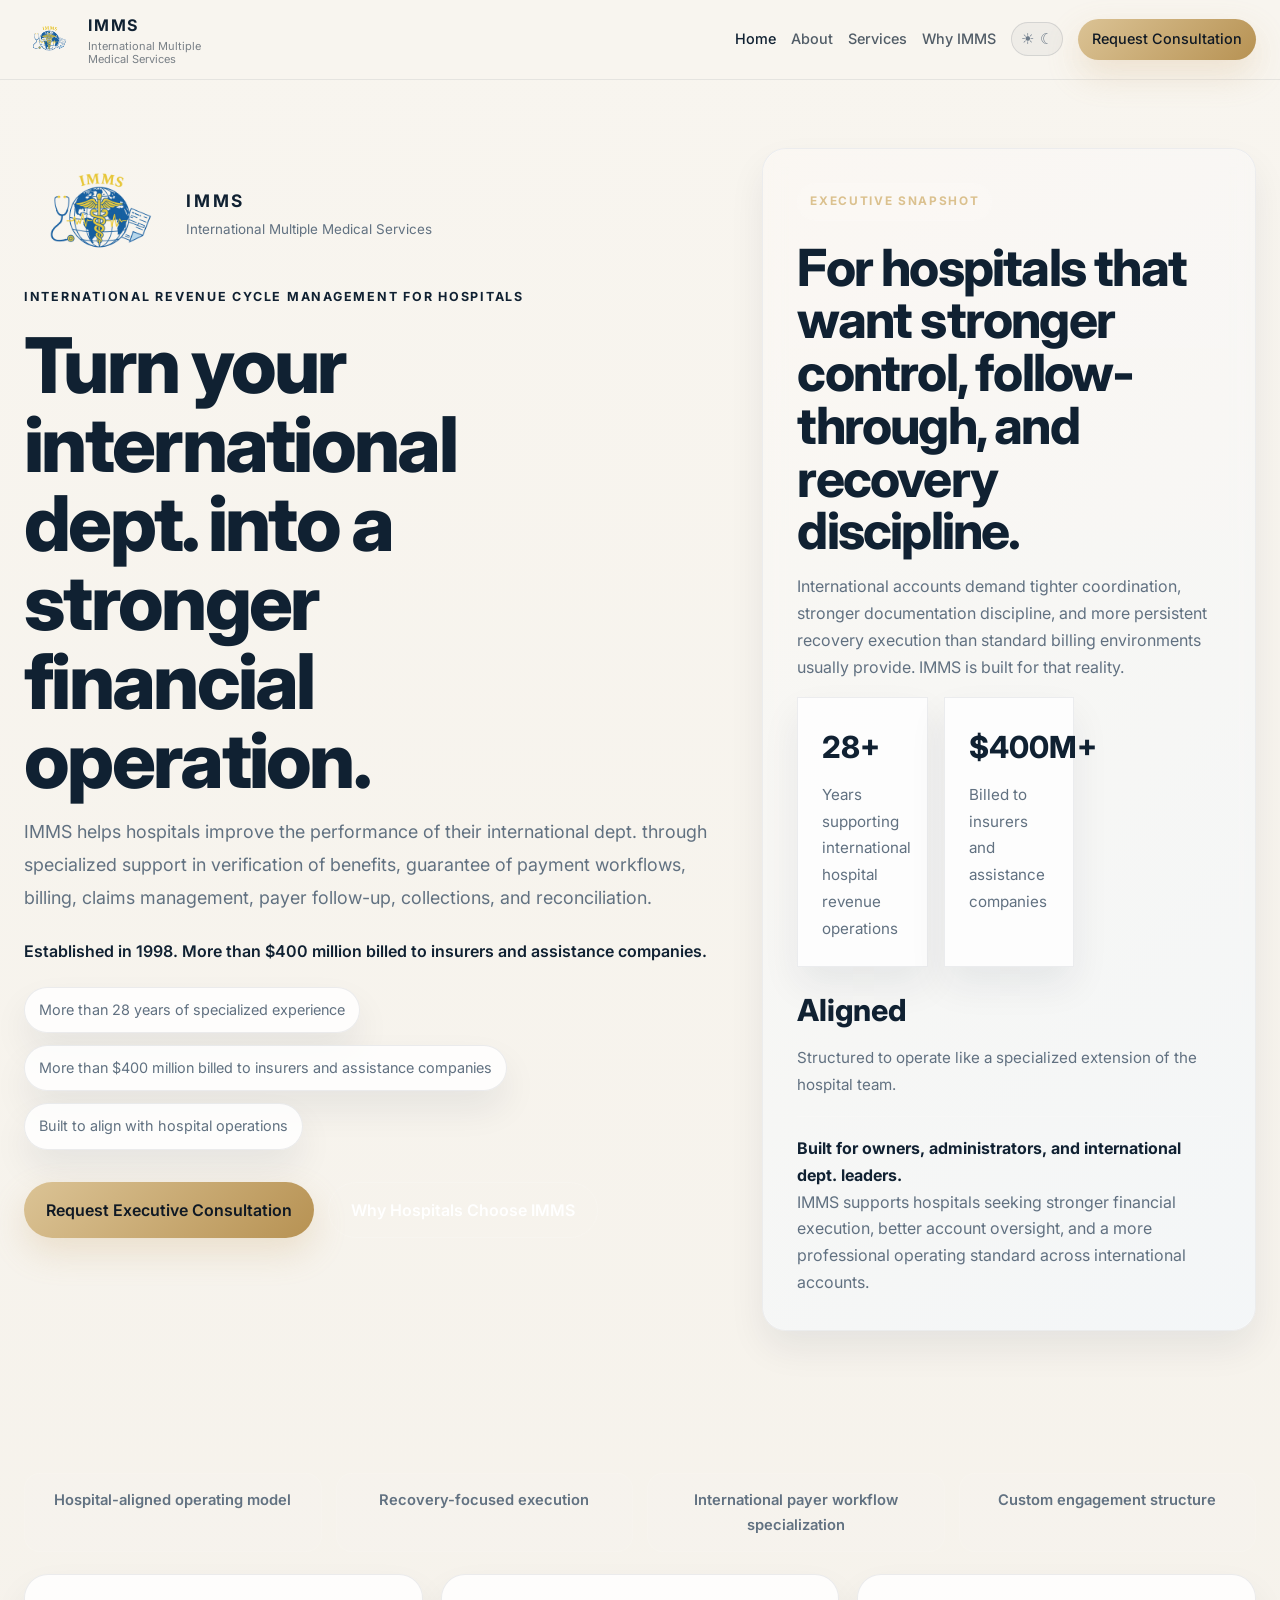
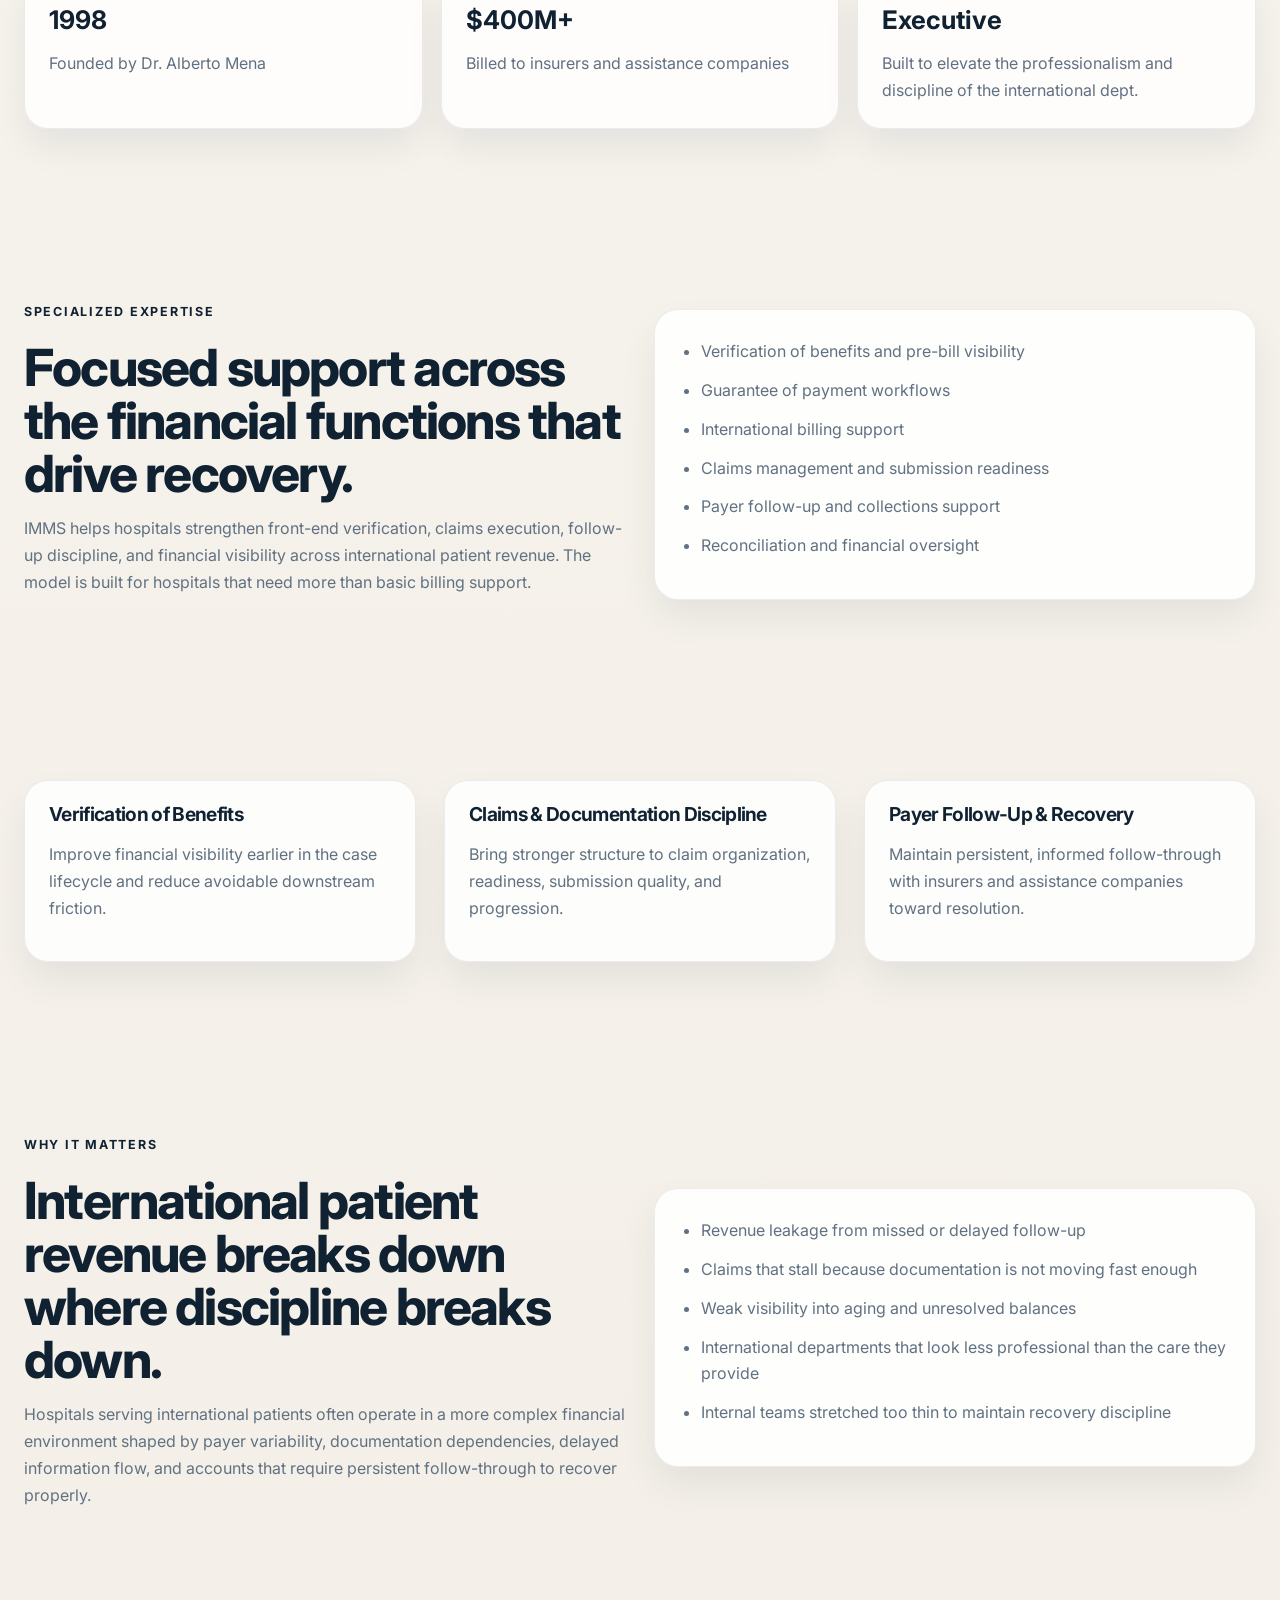
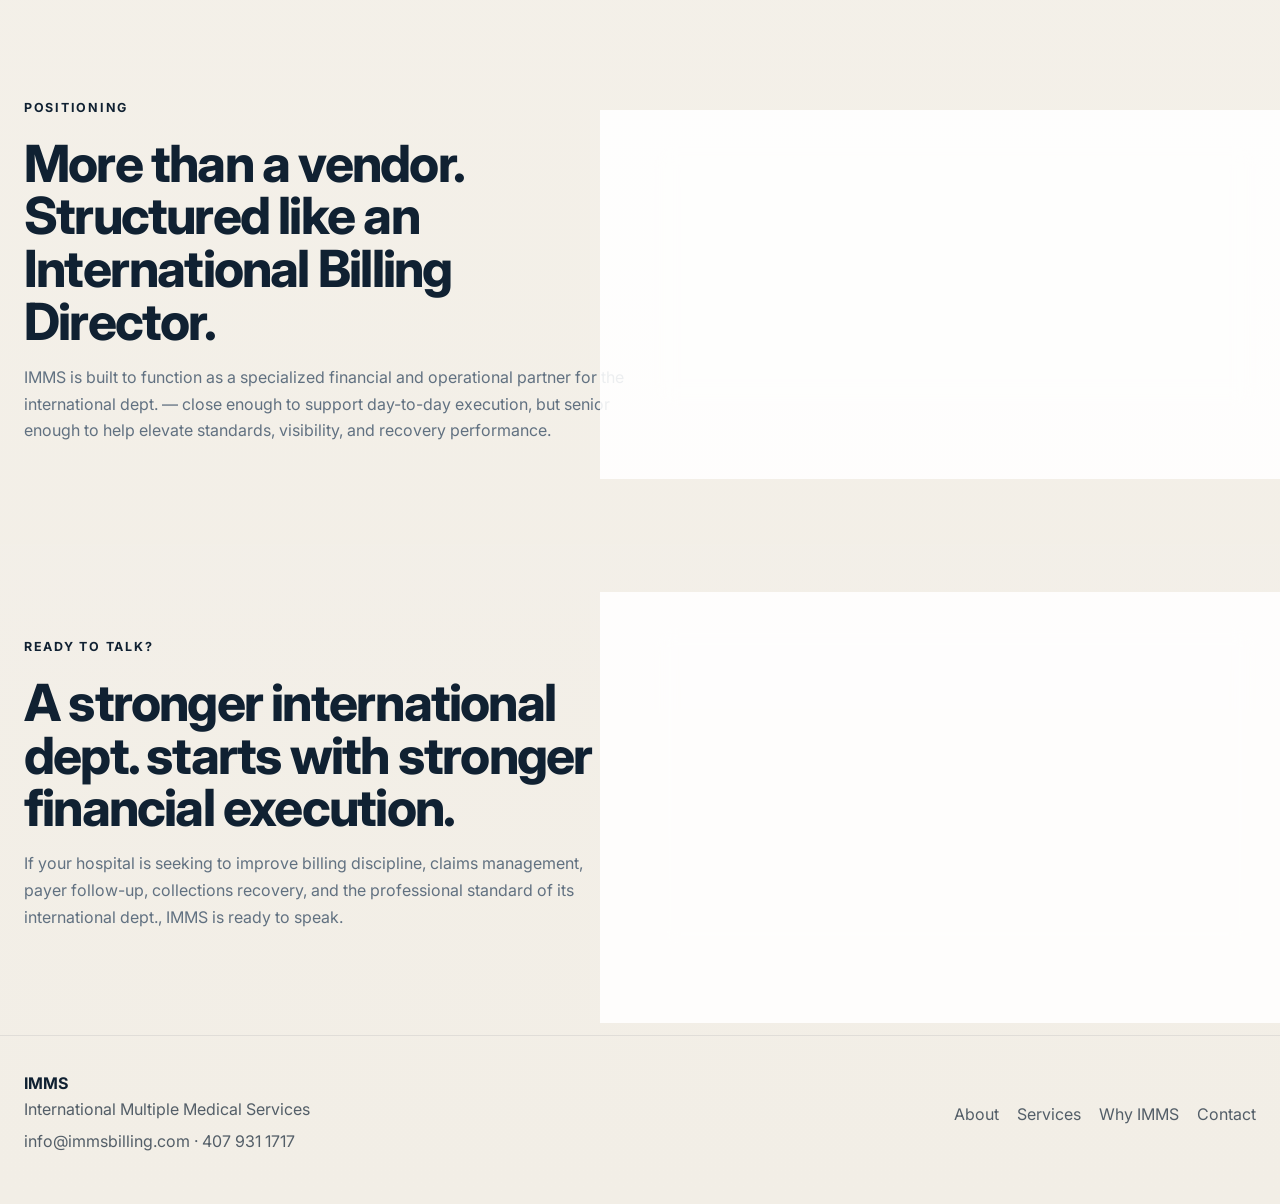
==== index.html @ 66c7b282 "Initial IMMS site launch draft" ====
<!DOCTYPE html>
<html lang="en">
  <head>
    <meta charset="UTF-8" />
    <meta name="viewport" content="width=device-width, initial-scale=1.0" />
    <title>IMMS | International Multiple Medical Services</title>
    <meta
      name="description"
      content="IMMS helps hospitals strengthen the financial performance of their international dept. through specialized support in billing, claims management, payer follow-up, and collections."
    />
    <link rel="preconnect" href="https://fonts.googleapis.com" />
    <link rel="preconnect" href="https://fonts.gstatic.com" crossorigin />
    <link href="https://fonts.googleapis.com/css2?family=Inter:wght@400;500;600;700;800&display=swap" rel="stylesheet" />
    <link rel="stylesheet" href="styles.css" />
  </head>
  <body>
    <header class="site-header">
      <div class="container nav-wrap">
        <a class="brand brand-logo" href="index.html">
          <span class="brand-lockup">
            <span class="brand-mark brand-mark-wide">
              <img src="assets/imms_logo.svg" alt="IMMS logo" class="nav-logo" />
            </span>
            <span class="brand-copy brand-copy-header">
              <strong>IMMS</strong>
              <small>International Multiple Medical Services</small>
            </span>
          </span>
        </a>
        <nav class="nav">
          <a href="index.html" class="active">Home</a>
          <a href="about.html">About</a>
          <a href="services.html">Services</a>
          <a href="why-imms.html">Why IMMS</a>
          <button class="theme-toggle" type="button" aria-label="Toggle theme" title="Toggle theme">
            <span class="theme-icon sun">☀</span>
            <span class="theme-icon moon">☾</span>
          </button>
          <a href="contact.html" class="btn btn-sm">Request Consultation</a>
        </nav>
      </div>
    </header>

    <main>
      <section class="hero">
        <div class="container hero-grid">
          <div class="hero-copy">
            <div class="hero-logo-wrap">
              <span class="hero-logo-shell hero-logo-shell-wide">
                <img src="assets/imms_logo.svg" alt="International Multiple Medical Services logo" class="hero-logo hero-logo-contain hero-logo-clean" />
              </span>
              <div class="hero-logo-text">
                <strong>IMMS</strong>
                <span>International Multiple Medical Services</span>
              </div>
            </div>
            <p class="eyebrow">International Revenue Cycle Management for Hospitals</p>
            <h1>Turn your international dept. into a stronger financial operation.</h1>
            <p class="lead">
              IMMS helps hospitals improve the performance of their international dept. through specialized support in verification of benefits, guarantee of payment workflows, billing, claims management, payer follow-up, collections, and reconciliation.
            </p>
            <p class="proof">Established in 1998. More than $400 million billed to insurers and assistance companies.</p>
            <div class="proof-bar">
              <span>More than 28 years of specialized experience</span>
              <span>More than $400 million billed to insurers and assistance companies</span>
              <span>Built to align with hospital operations</span>
            </div>
            <div class="cta-row">
              <a href="contact.html" class="btn btn-primary">Request Executive Consultation</a>
              <a href="why-imms.html" class="btn btn-secondary">Why Hospitals Choose IMMS</a>
            </div>
          </div>

          <aside class="hero-card">
            <div class="panel-topline">Executive Snapshot</div>
            <h2>For hospitals that want stronger control, follow-through, and recovery discipline.</h2>
            <p>
              International accounts demand tighter coordination, stronger documentation discipline, and more persistent recovery execution than standard billing environments usually provide. IMMS is built for that reality.
            </p>
            <div class="stat-grid">
              <div class="stat-tile">
                <span class="stat-number">28+</span>
                <span class="stat-label">Years supporting international hospital revenue operations</span>
              </div>
              <div class="stat-tile">
                <span class="stat-number">$400M+</span>
                <span class="stat-label">Billed to insurers and assistance companies</span>
              </div>
            </div>
            <div class="stat">
              <span class="stat-number">Aligned</span>
              <span class="stat-label">Structured to operate like a specialized extension of the hospital team.</span>
            </div>
            <div class="executive-note">
              <strong>Built for owners, administrators, and international dept. leaders.</strong>
              <p>IMMS supports hospitals seeking stronger financial execution, better account oversight, and a more professional operating standard across international accounts.</p>
            </div>
          </aside>
        </div>
      </section>

      <section class="section muted">
        <div class="container trust-strip">
          <span>Hospital-aligned operating model</span>
          <span>Recovery-focused execution</span>
          <span>International payer workflow specialization</span>
          <span>Custom engagement structure</span>
        </div>
        <div class="container metrics-grid">
          <div class="metric-box">
            <strong>1998</strong>
            <span>Founded by Dr. Alberto Mena</span>
          </div>
          <div class="metric-box">
            <strong>$400M+</strong>
            <span>Billed to insurers and assistance companies</span>
          </div>
          <div class="metric-box">
            <strong>Executive</strong>
            <span>Built to elevate the professionalism and discipline of the international dept.</span>
          </div>
        </div>
      </section>

      <section class="section">
        <div class="container split">
          <div>
            <p class="section-label">Specialized Expertise</p>
            <h2>Focused support across the financial functions that drive recovery.</h2>
            <p>
              IMMS helps hospitals strengthen front-end verification, claims execution, follow-up discipline, and financial visibility across international patient revenue. The model is built for hospitals that need more than basic billing support.
            </p>
          </div>
          <div class="list-card">
            <ul>
              <li>Verification of benefits and pre-bill visibility</li>
              <li>Guarantee of payment workflows</li>
              <li>International billing support</li>
              <li>Claims management and submission readiness</li>
              <li>Payer follow-up and collections support</li>
              <li>Reconciliation and financial oversight</li>
            </ul>
          </div>
        </div>
      </section>

      <section class="section muted">
        <div class="container cards-3">
          <article class="card">
            <h3>Verification of Benefits</h3>
            <p>Improve financial visibility earlier in the case lifecycle and reduce avoidable downstream friction.</p>
          </article>
          <article class="card">
            <h3>Claims & Documentation Discipline</h3>
            <p>Bring stronger structure to claim organization, readiness, submission quality, and progression.</p>
          </article>
          <article class="card">
            <h3>Payer Follow-Up & Recovery</h3>
            <p>Maintain persistent, informed follow-through with insurers and assistance companies toward resolution.</p>
          </article>
        </div>
      </section>

      <section class="section dark">
        <div class="container split">
          <div>
            <p class="section-label light">Why It Matters</p>
            <h2>International patient revenue breaks down where discipline breaks down.</h2>
            <p>
              Hospitals serving international patients often operate in a more complex financial environment shaped by payer variability, documentation dependencies, delayed information flow, and accounts that require persistent follow-through to recover properly.
            </p>
          </div>
          <div class="list-card">
            <ul>
              <li>Revenue leakage from missed or delayed follow-up</li>
              <li>Claims that stall because documentation is not moving fast enough</li>
              <li>Weak visibility into aging and unresolved balances</li>
              <li>International departments that look less professional than the care they provide</li>
              <li>Internal teams stretched too thin to maintain recovery discipline</li>
            </ul>
          </div>
        </div>
      </section>

      <section class="section">
        <div class="container split">
          <div>
            <p class="section-label">Positioning</p>
            <h2>More than a vendor. Structured like an International Billing Director.</h2>
            <p>
              IMMS is built to function as a specialized financial and operational partner for the international dept. — close enough to support day-to-day execution, but senior enough to help elevate standards, visibility, and recovery performance.
            </p>
          </div>
          <div class="hero-card">
            <div class="panel-topline">Approach</div>
            <h3>Professional. Customized. Performance-aligned.</h3>
            <p>
              The strongest international departments need better verification, tighter claims discipline, persistent recovery follow-up, and executive-level visibility into what is open, what is moving, and what is at risk.
            </p>
          </div>
        </div>
      </section>

      <section class="section dark">
        <div class="container split">
          <div>
            <p class="section-label light">Ready to Talk?</p>
            <h2>A stronger international dept. starts with stronger financial execution.</h2>
            <p>
              If your hospital is seeking to improve billing discipline, claims management, payer follow-up, collections recovery, and the professional standard of its international dept., IMMS is ready to speak.
            </p>
          </div>
          <div class="hero-card">
            <div class="panel-topline">Executive Consultation</div>
            <h3>Discuss your hospital’s current structure and opportunities.</h3>
            <p>info@immsbilling.com</p>
            <p>407 931 1717</p>
            <div class="cta-row">
              <a href="contact.html" class="btn btn-primary">Request Consultation</a>
              <a href="services.html" class="btn btn-light">View Services</a>
            </div>
          </div>
        </div>
      </section>
    </main>

    <footer class="site-footer">
      <div class="container footer-wrap">
        <div>
          <strong>IMMS</strong>
          <p>International Multiple Medical Services</p>
          <p>info@immsbilling.com · 407 931 1717</p>
        </div>
        <div class="footer-links">
          <a href="about.html">About</a>
          <a href="services.html">Services</a>
          <a href="why-imms.html">Why IMMS</a>
          <a href="contact.html">Contact</a>
        </div>
      </div>
    </footer>
      <script>
      (function () {
        const stored = localStorage.getItem("imms-theme");
        const preferred = window.matchMedia && window.matchMedia("(prefers-color-scheme: light)").matches ? "light" : "dark";
        const theme = stored || preferred;
        document.body.classList.toggle("light-surface", theme === "light");
      })();

      document.addEventListener("DOMContentLoaded", function () {
        const toggle = document.querySelector(".theme-toggle");
        if (!toggle) return;
        toggle.addEventListener("click", function () {
          const isLight = document.body.classList.toggle("light-surface");
          localStorage.setItem("imms-theme", isLight ? "light" : "dark");
        });
      });
    </script>
</body>
</html>
---- styles.css ----
:root {
  --bg: #07101a;
  --bg-soft: #0c1622;
  --surface: rgba(255,255,255,0.04);
  --surface-strong: rgba(255,255,255,0.07);
  --surface-light: #f8f5ef;
  --surface-light-2: #fbf8f2;
  --text: #edf3f8;
  --text-dark: #102132;
  --muted: #9cadbd;
  --muted-dark: #617181;
  --line: rgba(255,255,255,0.09);
  --line-dark: rgba(16,33,50,0.10);
  --gold: #c3a066;
  --gold-soft: #dbc18f;
  --blue: #4f7ba5;
  --shadow: 0 24px 70px rgba(0,0,0,0.30);
  --radius: 24px;
  --radius-sm: 16px;
  --container: 1240px;
}

* { box-sizing: border-box; }
html { scroll-behavior: smooth; }
body {
  margin: 0;
  font-family: "Inter", -apple-system, BlinkMacSystemFont, "Segoe UI", sans-serif;
  color: var(--text);
  background:
    radial-gradient(circle at top right, rgba(195,160,102,0.10), transparent 18%),
    radial-gradient(circle at 10% 20%, rgba(79,123,165,0.10), transparent 24%),
    linear-gradient(180deg, #07101a 0%, #0c1622 100%);
  line-height: 1.68;
}

a { color: inherit; text-decoration: none; }
p { margin: 0 0 1rem; color: var(--muted); }
h1, h2, h3, h4 {
  margin: 0 0 1rem;
  line-height: 1.03;
  letter-spacing: -0.035em;
}
h1 {
  font-size: clamp(3rem, 6vw, 5.4rem);
  font-weight: 800;
  color: white;
}
h2 {
  font-size: clamp(2rem, 4vw, 3.3rem);
  font-weight: 760;
  color: white;
}
h3 {
  font-size: 1.2rem;
  font-weight: 680;
  color: white;
}
ul { margin: 0; padding-left: 1.15rem; }
li { margin-bottom: 0.75rem; color: var(--muted); }
strong { color: inherit; }

.container {
  width: min(var(--container), calc(100% - 48px));
  margin: 0 auto;
}
.narrow { width: min(860px, 100%); }
.center { text-align: center; margin-left: auto; margin-right: auto; }
.prose p { font-size: 1.07rem; }

.site-header {
  position: sticky;
  top: 0;
  z-index: 40;
  background: rgba(7,16,26,0.82);
  backdrop-filter: blur(18px);
  border-bottom: 1px solid rgba(255,255,255,0.06);
}
.nav-wrap {
  display: flex;
  align-items: center;
  justify-content: space-between;
  gap: 24px;
  padding: 12px 0;
}
.brand {
  display: inline-flex;
  align-items: center;
  gap: 14px;
  flex-shrink: 0;
}
.brand-lockup {
  display: flex;
  align-items: center;
  gap: 14px;
}
.brand-mark,
.brand-mark-wide,
.hero-logo-shell,
.hero-logo-shell-wide {
  background: transparent;
  border: 0;
  box-shadow: none;
  border-radius: 0;
  padding: 0;
  overflow: visible;
}
.brand-mark-wide {
  width: 50px;
  max-width: 50px;
}
.nav-logo {
  display: block;
  width: 100%;
  height: auto;
  object-fit: contain;
}
.brand-copy {
  display: flex;
  flex-direction: column;
  gap: 1px;
}

.brand-copy-header {
  max-width: 150px;
}

.brand-copy-minimal {
  max-width: none;
}
.brand-copy strong {
  color: white;
  font-size: 1rem;
  letter-spacing: 0.11em;
}
.brand-copy small {
  color: rgba(237,243,248,0.64);
  font-size: 0.69rem;
  line-height: 1.22;
}
.nav {
  display: flex;
  align-items: center;
  gap: 15px;
  flex-wrap: nowrap;
  margin-left: auto;
}
.nav a {
  color: rgba(237,243,248,0.78);
  font-size: 0.90rem;
  font-weight: 500;
  white-space: nowrap;
}
.nav a.active,
.nav a:hover { color: white; }

.theme-toggle {
  display: inline-flex;
  align-items: center;
  justify-content: center;
  gap: 6px;
  min-width: 42px;
  height: 34px;
  padding: 0 9px;
  border-radius: 999px;
  border: 1px solid rgba(255,255,255,0.12);
  background: rgba(255,255,255,0.05);
  color: white;
  cursor: pointer;
  transition: background .18s ease, border-color .18s ease, transform .18s ease;
}
.theme-toggle:hover {
  transform: translateY(-1px);
  background: rgba(255,255,255,0.08);
}
.theme-icon {
  font-size: 0.92rem;
  line-height: 1;
  opacity: 0.92;
}

.btn {
  display: inline-flex;
  align-items: center;
  justify-content: center;
  padding: 14px 22px;
  border-radius: 999px;
  font-weight: 600;
  transition: transform .18s ease, box-shadow .18s ease, border-color .18s ease;
}
.btn:hover { transform: translateY(-1px); }
.btn, button.btn { border: 0; cursor: pointer; }
.btn-sm { padding: 8px 14px; }
.btn-primary,
.btn.active-btn,
.nav .btn,
button.btn {
  background: linear-gradient(135deg, #dbc395 0%, #b79253 100%);
  color: #101924 !important;
  box-shadow: 0 14px 34px rgba(195,160,102,0.24);
}
.btn-secondary {
  background: transparent;
  color: white !important;
  border: 1px solid rgba(255,255,255,0.14);
}
.btn-light {
  background: rgba(255,255,255,0.08);
  color: white !important;
  border: 1px solid rgba(255,255,255,0.12);
}

.hero,
.page-hero {
  padding: 68px 0 58px;
}
.hero-grid,
.split,
.contact-grid,
.contact-intro-grid,
.cards-3,
.service-grid,
.metrics-grid,
.footer-wrap {
  display: grid;
  gap: 28px;
}
.hero-grid {
  grid-template-columns: minmax(0, 1.18fr) minmax(360px, 0.82fr);
  align-items: stretch;
}
.hero-copy { padding: 16px 0 18px; }
.hero-copy h1 { max-width: 11ch; }
.eyebrow,
.section-label {
  display: inline-block;
  margin-bottom: 18px;
  color: var(--gold-soft);
  text-transform: uppercase;
  letter-spacing: 0.14em;
  font-size: 0.78rem;
  font-weight: 700;
}
.section-label.light { color: #dbc18f; }
.lead {
  font-size: 1.12rem;
  line-height: 1.82;
  max-width: 760px;
}
.proof {
  margin-top: 1.5rem;
  font-weight: 600;
  color: white;
}
.proof-bar {
  display: flex;
  gap: 12px;
  flex-wrap: wrap;
  margin-top: 22px;
}
.proof-bar span {
  display: inline-flex;
  align-items: center;
  padding: 10px 14px;
  border-radius: 999px;
  background: rgba(255,255,255,0.05);
  border: 1px solid rgba(255,255,255,0.08);
  color: rgba(237,243,248,0.84);
  font-size: 0.9rem;
}
.cta-row {
  display: flex;
  flex-wrap: wrap;
  gap: 14px;
  margin-top: 32px;
}
.hero-logo-wrap {
  display: inline-flex;
  align-items: center;
  gap: 12px;
  margin-bottom: 18px;
}
.hero-logo-shell-wide {
  width: 150px;
  max-width: 150px;
}
.hero-logo {
  width: 100%;
  height: auto;
  display: block;
  object-fit: contain;
}
.hero-logo-text strong {
  display: block;
  color: white;
  font-size: 1.08rem;
  letter-spacing: 0.16em;
}
.hero-logo-text span {
  color: rgba(237,243,248,0.7);
  font-size: 0.84rem;
}

.hero-card,
.card,
.list-card,
.contact-card,
.sidebar-card,
.metric-box,
.service-card,
.feature-box,
.mini-contact-card {
  border-radius: var(--radius);
}
.hero-card {
  position: relative;
  padding: 34px;
  background: linear-gradient(180deg, rgba(255,255,255,0.07), rgba(255,255,255,0.03));
  border: 1px solid rgba(255,255,255,0.08);
  box-shadow: var(--shadow);
  backdrop-filter: blur(10px);
}
.hero-card::before {
  content: "";
  position: absolute;
  inset: 0;
  border-radius: inherit;
  background: linear-gradient(135deg, rgba(195,160,102,0.10), rgba(79,123,165,0.08));
  pointer-events: none;
}
.hero-card > * { position: relative; z-index: 1; }
.panel-topline {
  display: inline-flex;
  margin-bottom: 20px;
  padding: 8px 12px;
  border-radius: 999px;
  background: rgba(255,255,255,0.06);
  border: 1px solid rgba(255,255,255,0.08);
  color: var(--gold-soft);
  text-transform: uppercase;
  letter-spacing: 0.14em;
  font-size: 0.74rem;
  font-weight: 700;
}
.stat-grid,
.cards-3,
.service-grid,
.metrics-grid,
.contact-intro-grid {
  grid-template-columns: repeat(3, minmax(0, 1fr));
}
.stat-grid {
  display: grid;
  gap: 16px;
  margin-bottom: 18px;
}
.stat-tile,
.metric-box,
.card,
.service-card,
.mini-contact-card {
  padding: 24px;
  background: rgba(255,255,255,0.05);
  border: 1px solid rgba(255,255,255,0.08);
  box-shadow: 0 12px 28px rgba(0,0,0,0.12);
}
.stat-number {
  display: block;
  color: white;
  font-size: 1.9rem;
  font-weight: 760;
  margin-bottom: 8px;
}
.stat-label {
  color: rgba(237,243,248,0.72);
  font-size: 0.95rem;
}
.stat + .stat,
.executive-note {
  margin-top: 18px;
  padding-top: 18px;
  border-top: 1px solid rgba(255,255,255,0.08);
}
.executive-note p { margin-bottom: 0; }

.section { padding: 84px 0; }
.muted { background: linear-gradient(180deg, rgba(255,255,255,0.02), rgba(255,255,255,0)); }
.dark { background: linear-gradient(180deg, rgba(255,255,255,0.03), rgba(255,255,255,0)); }
.split {
  grid-template-columns: 1fr 1fr;
  align-items: center;
}
.list-card {
  padding: 28px;
  background: rgba(255,255,255,0.04);
  border: 1px solid rgba(255,255,255,0.08);
}
.trust-strip {
  display: grid;
  grid-template-columns: repeat(4, minmax(0, 1fr));
  gap: 14px;
}
.trust-strip span {
  display: inline-flex;
  justify-content: center;
  text-align: center;
  padding: 14px 16px;
  border-radius: 16px;
  background: rgba(255,255,255,0.05);
  border: 1px solid rgba(255,255,255,0.08);
  color: rgba(237,243,248,0.84);
  font-size: 0.92rem;
  font-weight: 600;
}
.metrics-grid {
  margin-top: 22px;
  gap: 18px;
}
.metric-box strong {
  display: block;
  color: var(--gold-soft);
  font-size: 1.6rem;
  margin-bottom: 8px;
}
.metric-box span { color: rgba(237,243,248,0.76); }
.card p,
.service-card p,
.metric-box p,
.list-card li,
.sidebar-card li { color: rgba(237,243,248,0.74); }

.page-hero { padding-bottom: 26px; }
.page-hero .lead { max-width: 780px; }
.contact-proof { justify-content: flex-start; }
.contact-grid {
  grid-template-columns: minmax(0, 1.1fr) minmax(280px, 0.7fr);
  align-items: start;
}
.contact-card,
.sidebar-card {
  padding: 30px;
  background: rgba(255,255,255,0.05);
  border: 1px solid rgba(255,255,255,0.08);
}
.contact-sidebar { display: grid; gap: 20px; }
.mini-contact-card { background: rgba(255,255,255,0.04); }
.mini-label {
  display: block;
  color: var(--gold-soft);
  text-transform: uppercase;
  font-size: 0.74rem;
  letter-spacing: 0.14em;
  margin-bottom: 6px;
}
.contact-form {
  display: grid;
  gap: 16px;
  margin-top: 22px;
}
.contact-form label {
  display: grid;
  gap: 8px;
  color: white;
  font-size: 0.94rem;
  font-weight: 600;
}
.contact-form input,
.contact-form select,
.contact-form textarea {
  width: 100%;
  padding: 14px 16px;
  border-radius: 14px;
  border: 1px solid rgba(255,255,255,0.10);
  background: rgba(255,255,255,0.04);
  color: white;
  font: inherit;
}
.contact-form input::placeholder,
.contact-form textarea::placeholder { color: rgba(237,243,248,0.45); }
.contact-form textarea { resize: vertical; }

.site-footer {
  padding: 34px 0 44px;
  border-top: 1px solid rgba(255,255,255,0.06);
}
.footer-wrap {
  grid-template-columns: 1fr auto;
  align-items: center;
}
.footer-wrap p { margin-bottom: 0.3rem; }
.footer-links {
  display: flex;
  gap: 18px;
  flex-wrap: wrap;
}
.footer-links a { color: rgba(237,243,248,0.72); }
.footer-links a:hover { color: white; }

.light-surface {
  background: linear-gradient(180deg, #f8f5ef 0%, #f2eee6 100%);
}
.light-surface h1,
.light-surface h2,
.light-surface h3,
.light-surface strong,
.light-surface label,
.light-surface .section-label,
.light-surface .eyebrow,
.light-surface .mini-label {
  color: var(--text-dark);
}
.light-surface p,
.light-surface li,
.light-surface span,
.light-surface small { color: var(--muted-dark); }
.light-surface .site-header {
  background: rgba(248,245,239,0.86);
  border-bottom: 1px solid rgba(16,33,50,0.08);
}
.light-surface .nav a { color: rgba(16,33,50,0.72); }
.light-surface .nav a.active,
.light-surface .nav a:hover { color: var(--text-dark); }
.light-surface .brand-copy strong { color: var(--text-dark); }
.light-surface .brand-copy small { color: rgba(16,33,50,0.55); }
.light-surface .theme-toggle {
  border: 1px solid rgba(16,33,50,0.12);
  background: rgba(16,33,50,0.04);
  color: var(--text-dark);
}
.light-surface .theme-toggle:hover { background: rgba(16,33,50,0.08); }
.light-surface .proof-bar span,
.light-surface .card,
.light-surface .service-card,
.light-surface .metric-box,
.light-surface .list-card,
.light-surface .contact-card,
.light-surface .sidebar-card,
.light-surface .mini-contact-card,
.light-surface .stat-tile,
.light-surface .hero-card {
  background: rgba(255,255,255,0.82);
  border: 1px solid rgba(16,33,50,0.08);
  box-shadow: 0 18px 36px rgba(16,33,50,0.07);
}
.light-surface .hero-card,
.light-surface .list-card,
.light-surface .contact-card,
.light-surface .sidebar-card { background: rgba(255,255,255,0.88); }
.light-surface .hero-card::before { background: linear-gradient(135deg, rgba(195,160,102,0.08), rgba(79,123,165,0.06)); }
.light-surface .proof-bar span,
.light-surface .metric-box span,
.light-surface .stat-label,
.light-surface .card p,
.light-surface .service-card p,
.light-surface .list-card li,
.light-surface .sidebar-card li,
.light-surface .hero-card p,
.light-surface .contact-form input,
.light-surface .contact-form select,
.light-surface .contact-form textarea {
  color: var(--muted-dark);
}
.light-surface .stat-number,
.light-surface .metric-box strong,
.light-surface .proof,
.light-surface .hero-logo-text strong,
.light-surface .hero-card h2,
.light-surface .hero-card h3 { color: var(--text-dark); }
.light-surface .contact-form input,
.light-surface .contact-form select,
.light-surface .contact-form textarea {
  background: rgba(16,33,50,0.03);
  border: 1px solid rgba(16,33,50,0.10);
}
.light-surface .contact-form input::placeholder,
.light-surface .contact-form textarea::placeholder { color: rgba(16,33,50,0.40); }
.light-surface .site-footer { border-top: 1px solid rgba(16,33,50,0.08); }
.light-surface .footer-links a,
.light-surface .footer-wrap p { color: rgba(16,33,50,0.70); }
.light-surface .footer-links a:hover { color: var(--text-dark); }

@media (max-width: 1100px) {
  .hero-grid,
  .split,
  .contact-grid,
  .footer-wrap { grid-template-columns: 1fr; }
  .cards-3,
  .service-grid,
  .metrics-grid,
  .contact-intro-grid,
  .trust-strip,
  .stat-grid { grid-template-columns: 1fr 1fr; }
}

@media (max-width: 760px) {
  h1 { font-size: 2.5rem; }
  h2 { font-size: 1.95rem; }
  .nav-wrap,
  .nav,
  .cta-row,
  .footer-links {
    flex-direction: column;
    align-items: flex-start;
  }
  .cards-3,
  .service-grid,
  .metrics-grid,
  .contact-intro-grid,
  .trust-strip,
  .stat-grid { grid-template-columns: 1fr; }
  .hero,
  .page-hero,
  .section { padding: 56px 0; }
  .hero-card,
  .card,
  .list-card,
  .contact-card,
  .sidebar-card,
  .metric-box,
  .service-card,
  .mini-contact-card { padding: 22px; }
  .hero-logo-shell-wide { width: 120px; max-width: 120px; }
  .brand-mark-wide { width: 40px; max-width: 40px; }
}
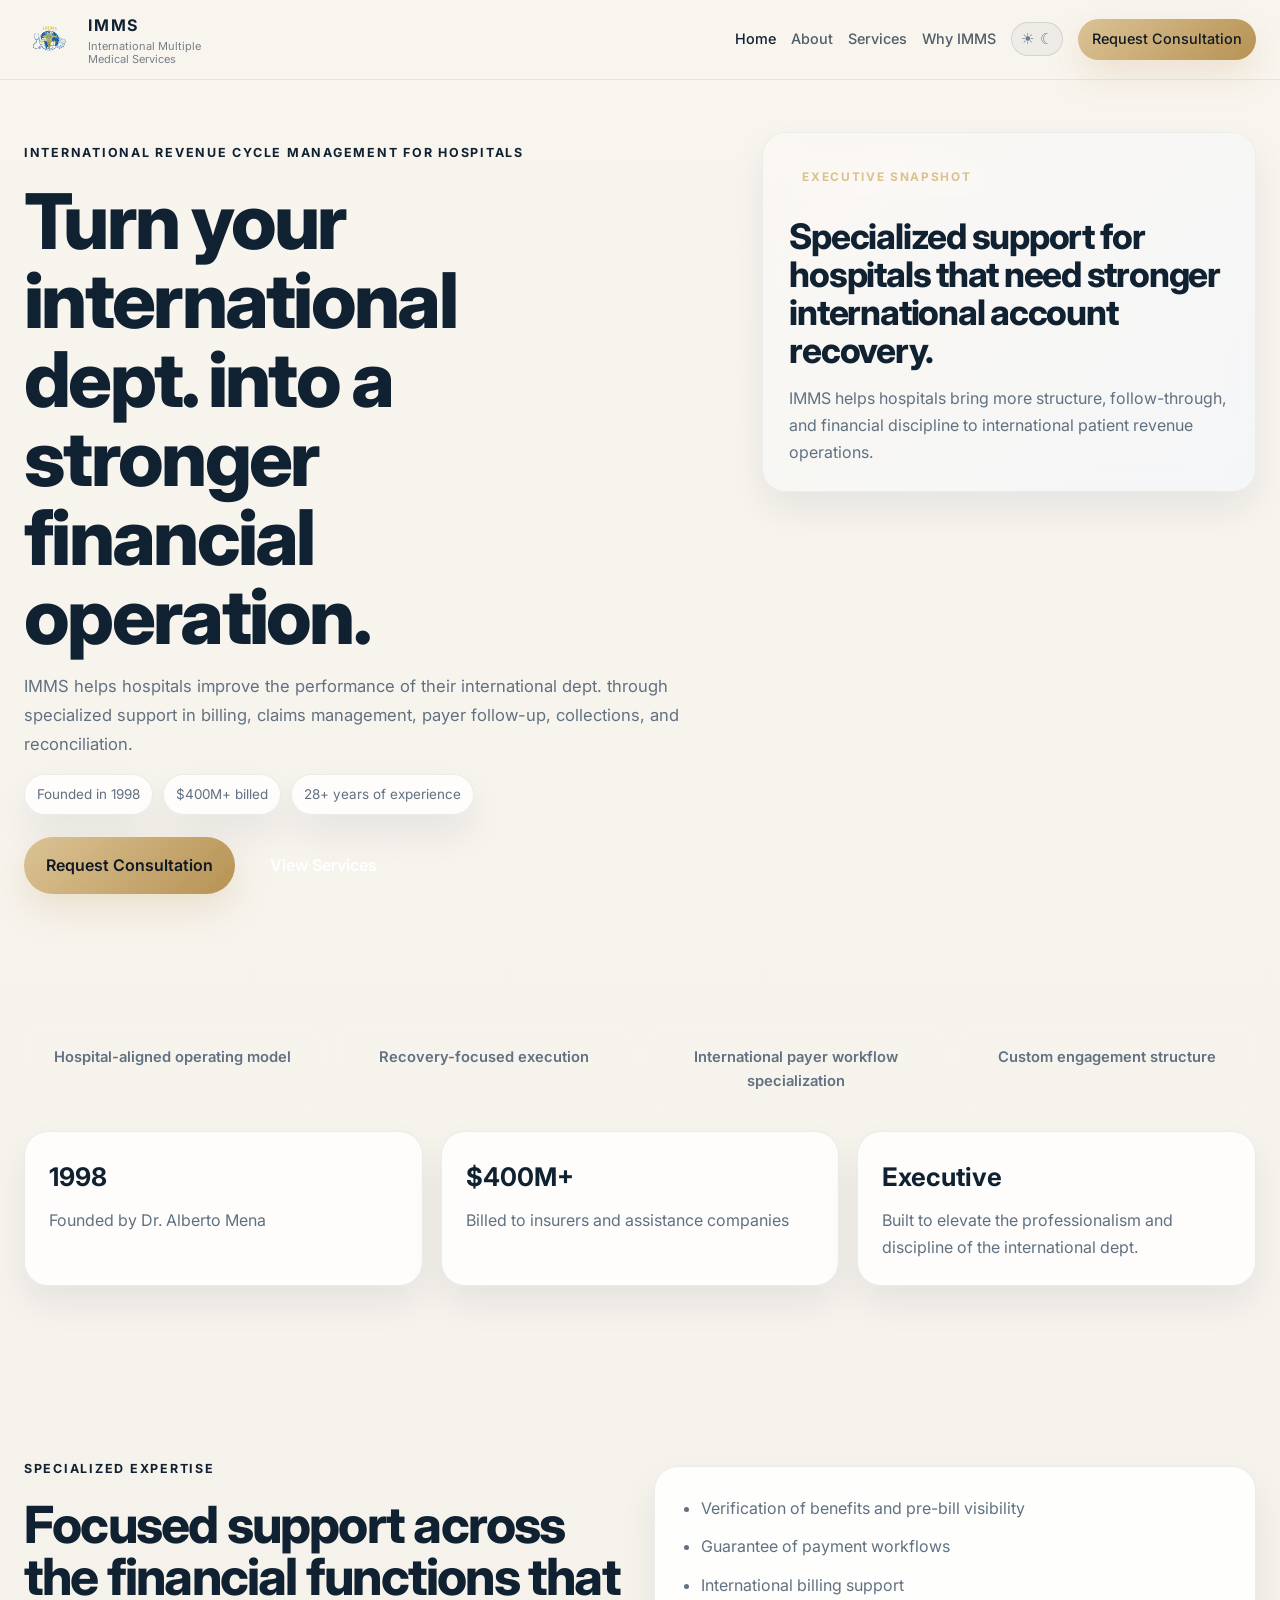
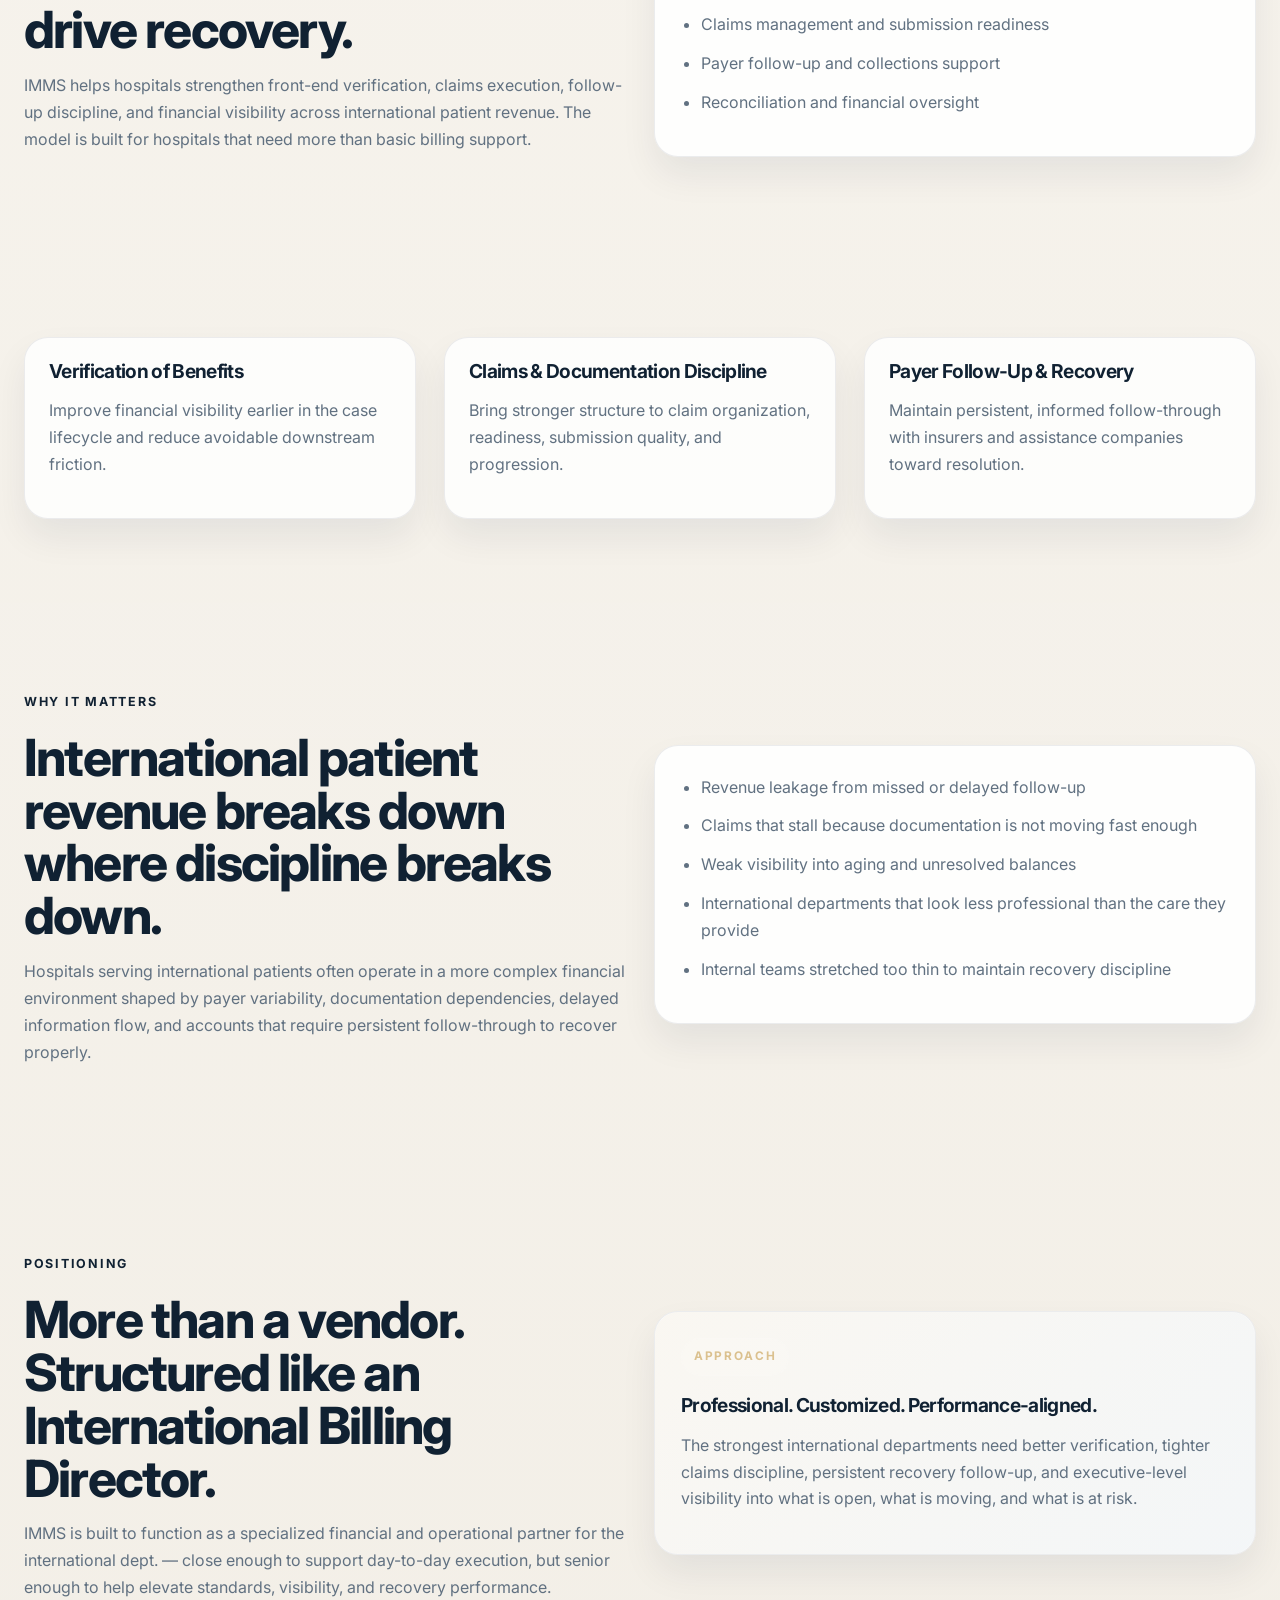
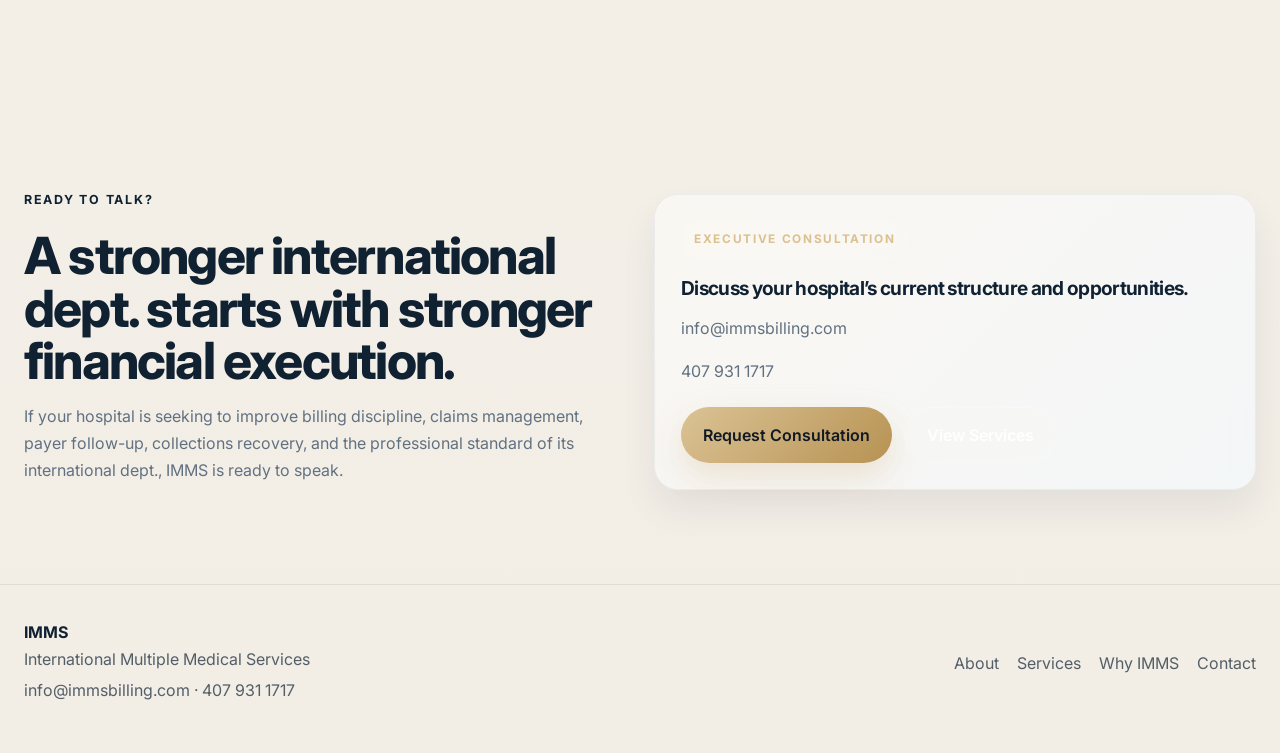
==== commit 00ffe224: "Restructure homepage hero for smaller mobile viewport footprint" ====
--- a/index.html
+++ b/index.html
@@ -45,56 +45,28 @@
       <section class="hero">
         <div class="container hero-grid">
           <div class="hero-copy">
-            <div class="hero-logo-wrap">
-              <span class="hero-logo-shell hero-logo-shell-wide">
-                <img src="assets/imms_logo.svg" alt="International Multiple Medical Services logo" class="hero-logo hero-logo-contain hero-logo-clean" />
-              </span>
-              <div class="hero-logo-text">
-                <strong>IMMS</strong>
-                <span>International Multiple Medical Services</span>
-              </div>
-            </div>
             <p class="eyebrow">International Revenue Cycle Management for Hospitals</p>
             <h1>Turn your international dept. into a stronger financial operation.</h1>
             <p class="lead">
-              IMMS helps hospitals improve the performance of their international dept. through specialized support in verification of benefits, guarantee of payment workflows, billing, claims management, payer follow-up, collections, and reconciliation.
-            </p>
-            <p class="proof">Established in 1998. More than $400 million billed to insurers and assistance companies.</p>
-            <div class="proof-bar">
-              <span>More than 28 years of specialized experience</span>
-              <span>More than $400 million billed to insurers and assistance companies</span>
-              <span>Built to align with hospital operations</span>
+              IMMS helps hospitals improve the performance of their international dept. through specialized support in billing, claims management, payer follow-up, collections, and reconciliation.
+            </p>
+            <div class="proof-bar hero-proof-compact">
+              <span>Founded in 1998</span>
+              <span>$400M+ billed</span>
+              <span>28+ years of experience</span>
             </div>
             <div class="cta-row">
-              <a href="contact.html" class="btn btn-primary">Request Executive Consultation</a>
-              <a href="why-imms.html" class="btn btn-secondary">Why Hospitals Choose IMMS</a>
+              <a href="contact.html" class="btn btn-primary">Request Consultation</a>
+              <a href="services.html" class="btn btn-secondary">View Services</a>
             </div>
           </div>
 
-          <aside class="hero-card">
+          <aside class="hero-card hero-card-compact">
             <div class="panel-topline">Executive Snapshot</div>
-            <h2>For hospitals that want stronger control, follow-through, and recovery discipline.</h2>
-            <p>
-              International accounts demand tighter coordination, stronger documentation discipline, and more persistent recovery execution than standard billing environments usually provide. IMMS is built for that reality.
-            </p>
-            <div class="stat-grid">
-              <div class="stat-tile">
-                <span class="stat-number">28+</span>
-                <span class="stat-label">Years supporting international hospital revenue operations</span>
-              </div>
-              <div class="stat-tile">
-                <span class="stat-number">$400M+</span>
-                <span class="stat-label">Billed to insurers and assistance companies</span>
-              </div>
-            </div>
-            <div class="stat">
-              <span class="stat-number">Aligned</span>
-              <span class="stat-label">Structured to operate like a specialized extension of the hospital team.</span>
-            </div>
-            <div class="executive-note">
-              <strong>Built for owners, administrators, and international dept. leaders.</strong>
-              <p>IMMS supports hospitals seeking stronger financial execution, better account oversight, and a more professional operating standard across international accounts.</p>
-            </div>
+            <h2>Specialized support for hospitals that need stronger international account recovery.</h2>
+            <p>
+              IMMS helps hospitals bring more structure, follow-through, and financial discipline to international patient revenue operations.
+            </p>
           </aside>
         </div>
       </section>
--- a/styles.css
+++ b/styles.css
@@ -211,7 +211,7 @@
 
 .hero,
 .page-hero {
-  padding: 68px 0 58px;
+  padding: 52px 0 44px;
 }
 .hero-grid,
 .split,
@@ -225,11 +225,11 @@
   gap: 28px;
 }
 .hero-grid {
-  grid-template-columns: minmax(0, 1.18fr) minmax(360px, 0.82fr);
-  align-items: stretch;
-}
-.hero-copy { padding: 16px 0 18px; }
-.hero-copy h1 { max-width: 11ch; }
+  grid-template-columns: minmax(0, 1.18fr) minmax(320px, 0.82fr);
+  align-items: start;
+}
+.hero-copy { padding: 6px 0 8px; }
+.hero-copy h1 { max-width: 10ch; }
 .eyebrow,
 .section-label {
   display: inline-block;
@@ -242,20 +242,20 @@
 }
 .section-label.light { color: #dbc18f; }
 .lead {
-  font-size: 1.12rem;
-  line-height: 1.82;
-  max-width: 760px;
+  font-size: 1.04rem;
+  line-height: 1.72;
+  max-width: 700px;
 }
 .proof {
-  margin-top: 1.5rem;
+  margin-top: 1rem;
   font-weight: 600;
   color: white;
 }
 .proof-bar {
   display: flex;
-  gap: 12px;
+  gap: 10px;
   flex-wrap: wrap;
-  margin-top: 22px;
+  margin-top: 16px;
 }
 .proof-bar span {
   display: inline-flex;
@@ -267,21 +267,25 @@
   color: rgba(237,243,248,0.84);
   font-size: 0.9rem;
 }
+.hero-proof-compact span {
+  padding: 8px 12px;
+  font-size: 0.84rem;
+}
 .cta-row {
   display: flex;
   flex-wrap: wrap;
-  gap: 14px;
-  margin-top: 32px;
+  gap: 12px;
+  margin-top: 22px;
 }
 .hero-logo-wrap {
   display: inline-flex;
   align-items: center;
-  gap: 12px;
-  margin-bottom: 18px;
+  gap: 10px;
+  margin-bottom: 14px;
 }
 .hero-logo-shell-wide {
-  width: 150px;
-  max-width: 150px;
+  width: 120px;
+  max-width: 120px;
 }
 .hero-logo {
   width: 100%;
@@ -292,12 +296,12 @@
 .hero-logo-text strong {
   display: block;
   color: white;
-  font-size: 1.08rem;
-  letter-spacing: 0.16em;
+  font-size: 0.98rem;
+  letter-spacing: 0.13em;
 }
 .hero-logo-text span {
   color: rgba(237,243,248,0.7);
-  font-size: 0.84rem;
+  font-size: 0.78rem;
 }
 
 .hero-card,
@@ -313,11 +317,18 @@
 }
 .hero-card {
   position: relative;
-  padding: 34px;
+  padding: 26px;
   background: linear-gradient(180deg, rgba(255,255,255,0.07), rgba(255,255,255,0.03));
   border: 1px solid rgba(255,255,255,0.08);
   box-shadow: var(--shadow);
   backdrop-filter: blur(10px);
+}
+.hero-card-compact h2 {
+  font-size: clamp(1.5rem, 3vw, 2.2rem);
+  line-height: 1.08;
+}
+.hero-card-compact p:last-child {
+  margin-bottom: 0;
 }
 .hero-card::before {
   content: "";
@@ -477,6 +488,15 @@
 .contact-form input::placeholder,
 .contact-form textarea::placeholder { color: rgba(237,243,248,0.45); }
 .contact-form textarea { resize: vertical; }
+.contact-note {
+  margin: 0;
+  color: rgba(237,243,248,0.72);
+  font-size: 0.95rem;
+  line-height: 1.6;
+}
+.light-surface .contact-note {
+  color: var(--muted-dark);
+}
 
 .site-footer {
   padding: 34px 0 44px;
@@ -592,14 +612,116 @@
 }
 
 @media (max-width: 760px) {
-  h1 { font-size: 2.5rem; }
-  h2 { font-size: 1.95rem; }
-  .nav-wrap,
-  .nav,
-  .cta-row,
-  .footer-links {
+  body {
+    line-height: 1.56;
+  }
+  h1 {
+    font-size: 2rem;
+    line-height: 1.08;
+    letter-spacing: -0.03em;
+  }
+  h2 {
+    font-size: 1.6rem;
+    line-height: 1.12;
+  }
+  h3 {
+    font-size: 1.08rem;
+  }
+  .container {
+    width: min(var(--container), calc(100% - 24px));
+  }
+  .site-header {
+    position: static;
+  }
+  .nav-wrap {
+    display: block;
+    padding: 10px 0 8px;
+  }
+  .brand {
+    width: 100%;
+  }
+  .brand-lockup {
+    gap: 8px;
+    align-items: center;
+  }
+  .brand-copy-header {
+    max-width: none;
+  }
+  .brand-copy strong {
+    font-size: 0.88rem;
+    letter-spacing: 0.09em;
+  }
+  .brand-copy small {
+    font-size: 0.62rem;
+    line-height: 1.2;
+  }
+  .nav {
+    display: none;
+  }
+  .hero-grid {
+    gap: 16px;
+  }
+  .hero-copy {
+    padding: 0;
+  }
+  .hero-copy h1 {
+    max-width: none;
+  }
+  .hero-card-compact {
+    display: none;
+  }
+  .eyebrow,
+  .section-label {
+    margin-bottom: 12px;
+    font-size: 0.7rem;
+  }
+  .hero-logo-wrap {
+    align-items: center;
+    gap: 8px;
+    margin-bottom: 12px;
+  }
+  .hero-logo-shell-wide {
+    width: 82px;
+    max-width: 82px;
+  }
+  .hero-logo-text strong {
+    font-size: 0.82rem;
+    letter-spacing: 0.1em;
+  }
+  .hero-logo-text span {
+    font-size: 0.7rem;
+    line-height: 1.28;
+  }
+  .lead {
+    font-size: 0.96rem;
+    line-height: 1.65;
+  }
+  .proof {
+    margin-top: 1rem;
+    font-size: 0.94rem;
+  }
+  .proof-bar {
+    margin-top: 16px;
+    gap: 10px;
+  }
+  .proof-bar span {
+    width: 100%;
+    justify-content: flex-start;
+    padding: 9px 12px;
+  }
+  .cta-row {
+    width: 100%;
+    gap: 10px;
+    margin-top: 20px;
     flex-direction: column;
     align-items: flex-start;
+  }
+  .cta-row .btn {
+    width: 100%;
+  }
+  .btn {
+    padding: 13px 18px;
+    font-size: 0.95rem;
   }
   .cards-3,
   .service-grid,
@@ -609,7 +731,9 @@
   .stat-grid { grid-template-columns: 1fr; }
   .hero,
   .page-hero,
-  .section { padding: 56px 0; }
+  .section {
+    padding: 38px 0;
+  }
   .hero-card,
   .card,
   .list-card,
@@ -617,7 +741,60 @@
   .sidebar-card,
   .metric-box,
   .service-card,
-  .mini-contact-card { padding: 22px; }
-  .hero-logo-shell-wide { width: 120px; max-width: 120px; }
-  .brand-mark-wide { width: 40px; max-width: 40px; }
-}
+  .mini-contact-card {
+    padding: 18px;
+    border-radius: 16px;
+  }
+  .panel-topline {
+    margin-bottom: 14px;
+    padding: 7px 10px;
+    font-size: 0.68rem;
+  }
+  .stat-number {
+    font-size: 1.55rem;
+    margin-bottom: 6px;
+  }
+  .stat-label {
+    font-size: 0.9rem;
+  }
+  .trust-strip span,
+  .proof-bar span {
+    font-size: 0.84rem;
+    line-height: 1.35;
+  }
+  .contact-grid {
+    gap: 16px;
+  }
+  .contact-form {
+    gap: 12px;
+    margin-top: 18px;
+  }
+  .contact-form input,
+  .contact-form select,
+  .contact-form textarea {
+    padding: 14px 15px;
+  }
+  .brand-mark-wide {
+    width: 34px;
+    max-width: 34px;
+  }
+}
+
+@media (max-width: 420px) {
+  h1 {
+    font-size: 1.82rem;
+  }
+  h2 {
+    font-size: 1.46rem;
+  }
+  .container {
+    width: min(var(--container), calc(100% - 20px));
+  }
+  .hero-logo-shell-wide {
+    width: 72px;
+    max-width: 72px;
+  }
+  .btn {
+    padding: 12px 16px;
+  }
+}
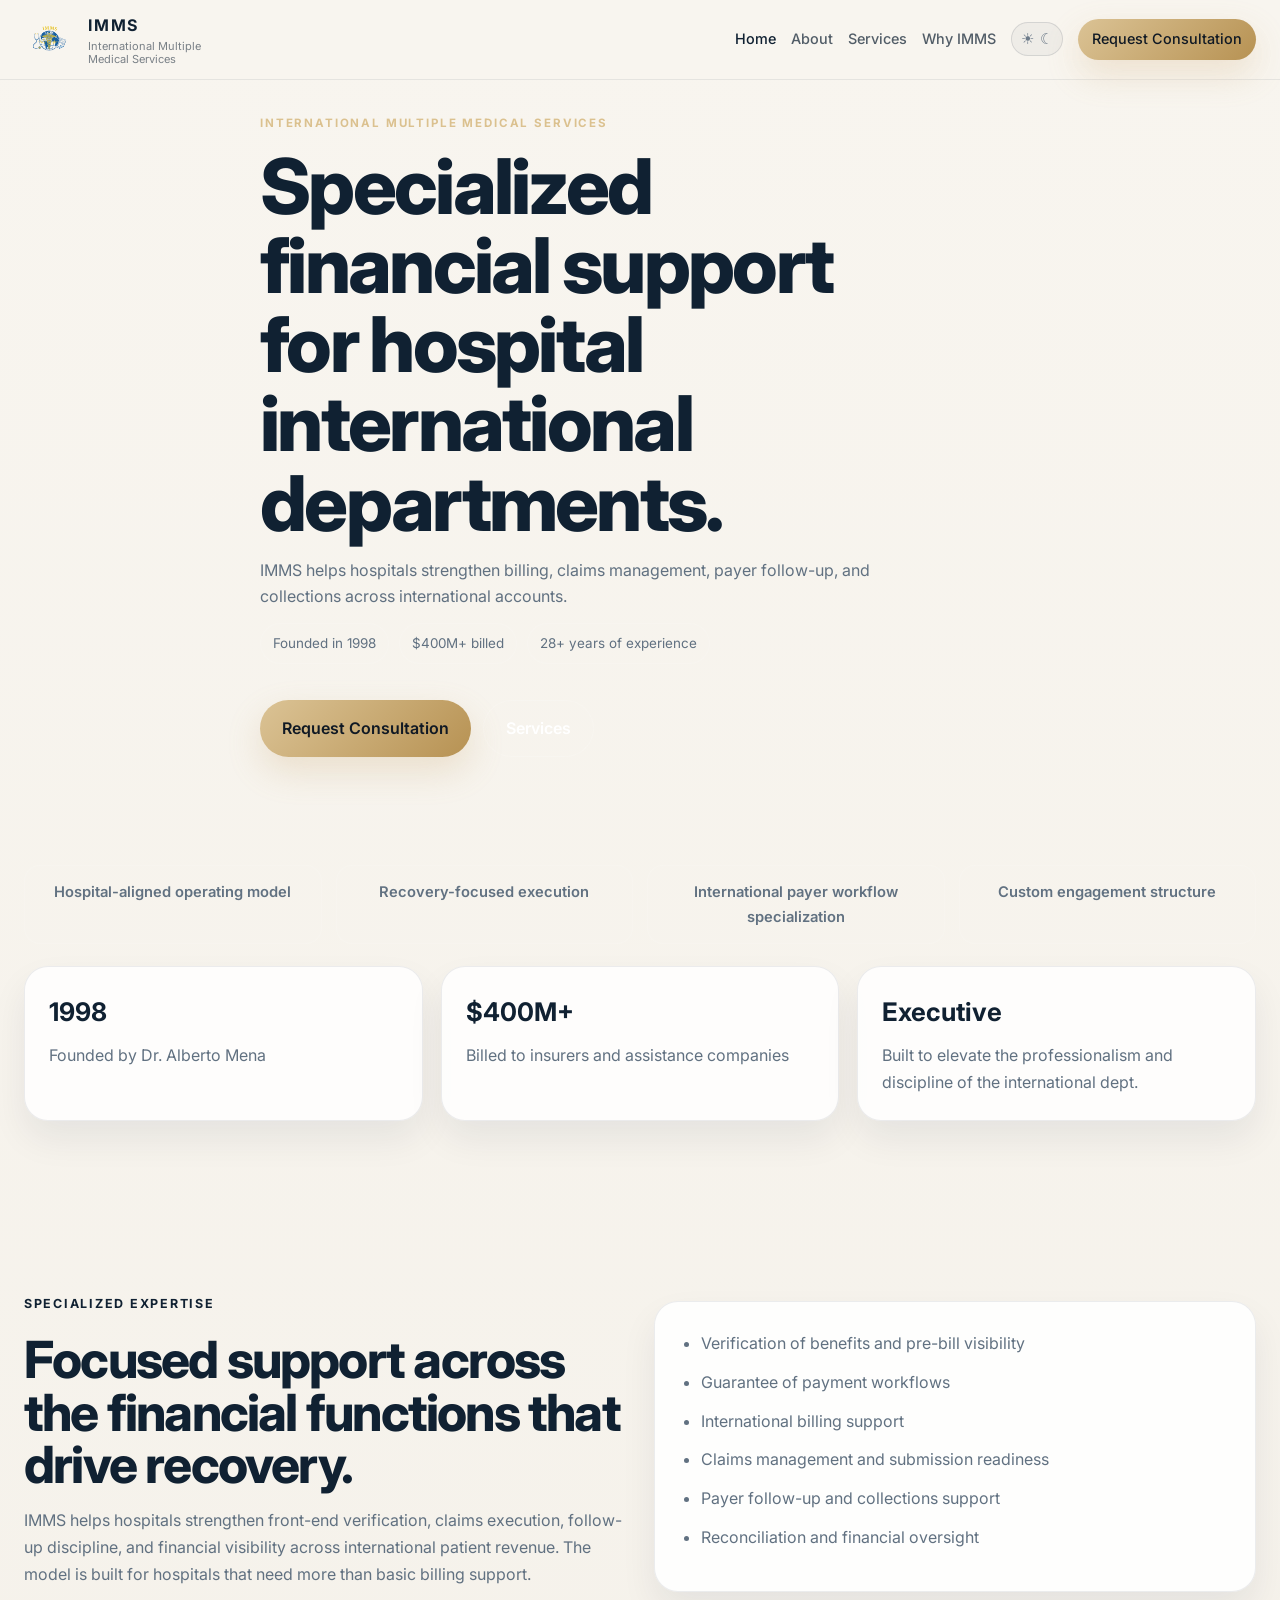
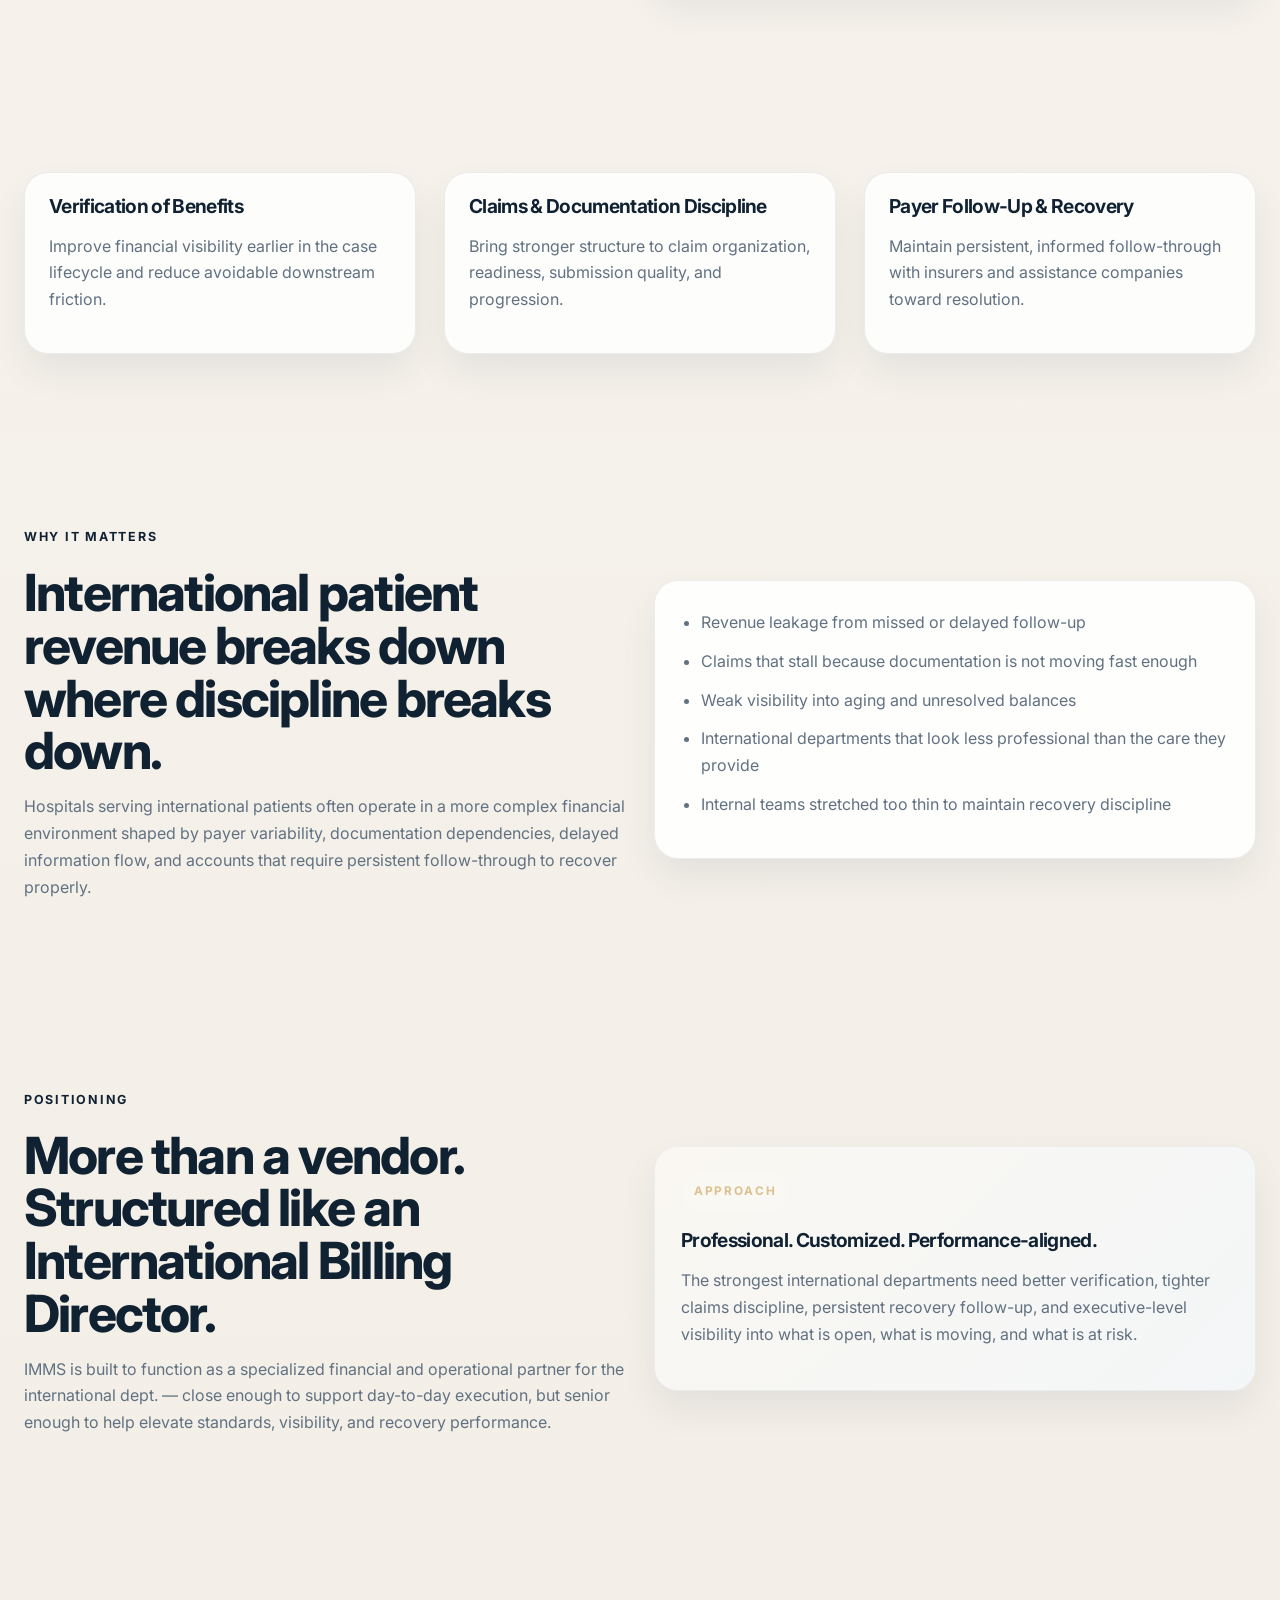
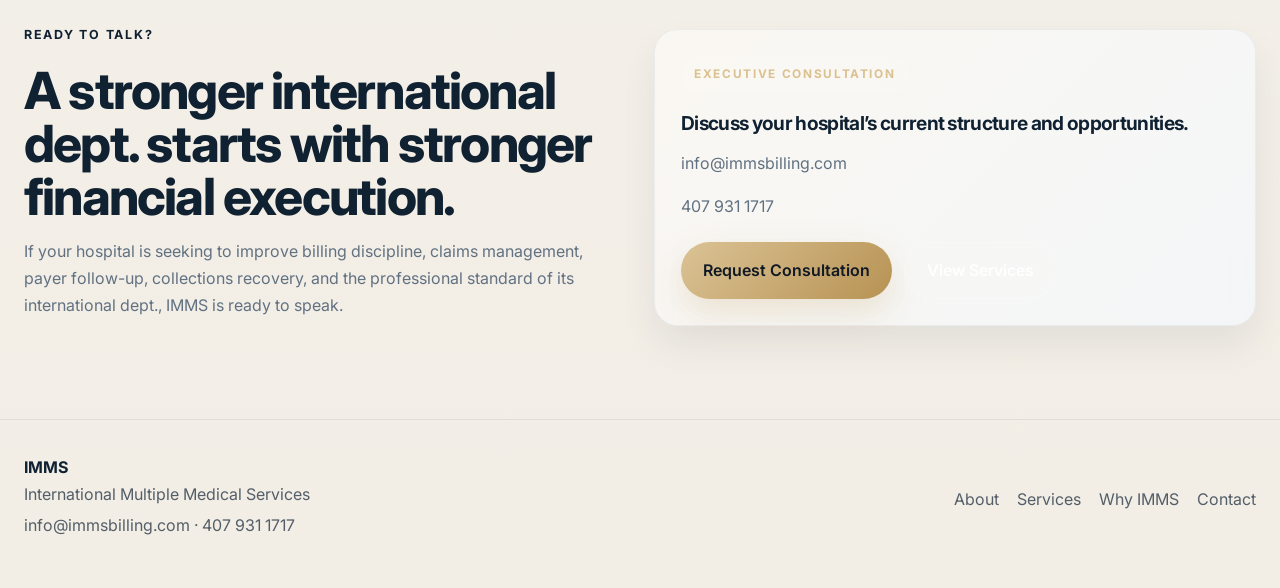
==== commit 4f8f80f0: "Rebuild homepage opening with smaller practical hero" ====
--- a/index.html
+++ b/index.html
@@ -42,32 +42,22 @@
     </header>
 
     <main>
-      <section class="hero">
-        <div class="container hero-grid">
-          <div class="hero-copy">
-            <p class="eyebrow">International Revenue Cycle Management for Hospitals</p>
-            <h1>Turn your international dept. into a stronger financial operation.</h1>
-            <p class="lead">
-              IMMS helps hospitals improve the performance of their international dept. through specialized support in billing, claims management, payer follow-up, collections, and reconciliation.
-            </p>
-            <div class="proof-bar hero-proof-compact">
-              <span>Founded in 1998</span>
-              <span>$400M+ billed</span>
-              <span>28+ years of experience</span>
-            </div>
-            <div class="cta-row">
-              <a href="contact.html" class="btn btn-primary">Request Consultation</a>
-              <a href="services.html" class="btn btn-secondary">View Services</a>
-            </div>
-          </div>
-
-          <aside class="hero-card hero-card-compact">
-            <div class="panel-topline">Executive Snapshot</div>
-            <h2>Specialized support for hospitals that need stronger international account recovery.</h2>
-            <p>
-              IMMS helps hospitals bring more structure, follow-through, and financial discipline to international patient revenue operations.
-            </p>
-          </aside>
+      <section class="hero hero-rebuilt">
+        <div class="container hero-rebuilt-stack">
+          <div class="hero-rebuilt-topline">INTERNATIONAL MULTIPLE MEDICAL SERVICES</div>
+          <h1>Specialized financial support for hospital international departments.</h1>
+          <p class="hero-rebuilt-lead">
+            IMMS helps hospitals strengthen billing, claims management, payer follow-up, and collections across international accounts.
+          </p>
+          <div class="hero-rebuilt-meta">
+            <span>Founded in 1998</span>
+            <span>$400M+ billed</span>
+            <span>28+ years of experience</span>
+          </div>
+          <div class="cta-row hero-rebuilt-actions">
+            <a href="contact.html" class="btn btn-primary">Request Consultation</a>
+            <a href="services.html" class="btn btn-secondary">Services</a>
+          </div>
         </div>
       </section>
 
--- a/styles.css
+++ b/styles.css
@@ -230,6 +230,49 @@
 }
 .hero-copy { padding: 6px 0 8px; }
 .hero-copy h1 { max-width: 10ch; }
+.hero-rebuilt {
+  padding: 34px 0 24px;
+}
+.hero-rebuilt-stack {
+  display: grid;
+  gap: 14px;
+  max-width: 760px;
+}
+.hero-rebuilt-topline {
+  color: var(--gold-soft);
+  font-size: 0.72rem;
+  font-weight: 700;
+  letter-spacing: 0.16em;
+  text-transform: uppercase;
+}
+.hero-rebuilt h1 {
+  max-width: 12ch;
+  margin-bottom: 0;
+}
+.hero-rebuilt-lead {
+  margin: 0;
+  max-width: 640px;
+  font-size: 1rem;
+  line-height: 1.65;
+}
+.hero-rebuilt-meta {
+  display: flex;
+  flex-wrap: wrap;
+  gap: 10px;
+}
+.hero-rebuilt-meta span {
+  display: inline-flex;
+  align-items: center;
+  padding: 8px 12px;
+  border-radius: 999px;
+  background: rgba(255,255,255,0.05);
+  border: 1px solid rgba(255,255,255,0.08);
+  color: rgba(237,243,248,0.82);
+  font-size: 0.84rem;
+}
+.hero-rebuilt-actions {
+  margin-top: 4px;
+}
 .eyebrow,
 .section-label {
   display: inline-block;
@@ -612,6 +655,33 @@
 }
 
 @media (max-width: 760px) {
+  .hero-rebuilt {
+    padding: 24px 0 18px;
+  }
+  .hero-rebuilt-stack {
+    gap: 10px;
+  }
+  .hero-rebuilt-topline {
+    font-size: 0.64rem;
+    letter-spacing: 0.12em;
+  }
+  .hero-rebuilt h1 {
+    max-width: none;
+  }
+  .hero-rebuilt-lead {
+    font-size: 0.92rem;
+    line-height: 1.55;
+  }
+  .hero-rebuilt-meta {
+    gap: 8px;
+  }
+  .hero-rebuilt-meta span {
+    padding: 7px 10px;
+    font-size: 0.78rem;
+  }
+  .hero-rebuilt-actions {
+    margin-top: 2px;
+  }
   body {
     line-height: 1.56;
   }
@@ -781,6 +851,19 @@
 }
 
 @media (max-width: 420px) {
+  .hero-rebuilt {
+    padding: 20px 0 14px;
+  }
+  .hero-rebuilt-topline {
+    font-size: 0.58rem;
+  }
+  .hero-rebuilt-lead {
+    font-size: 0.88rem;
+  }
+  .hero-rebuilt-meta span {
+    width: 100%;
+    justify-content: flex-start;
+  }
   h1 {
     font-size: 1.82rem;
   }
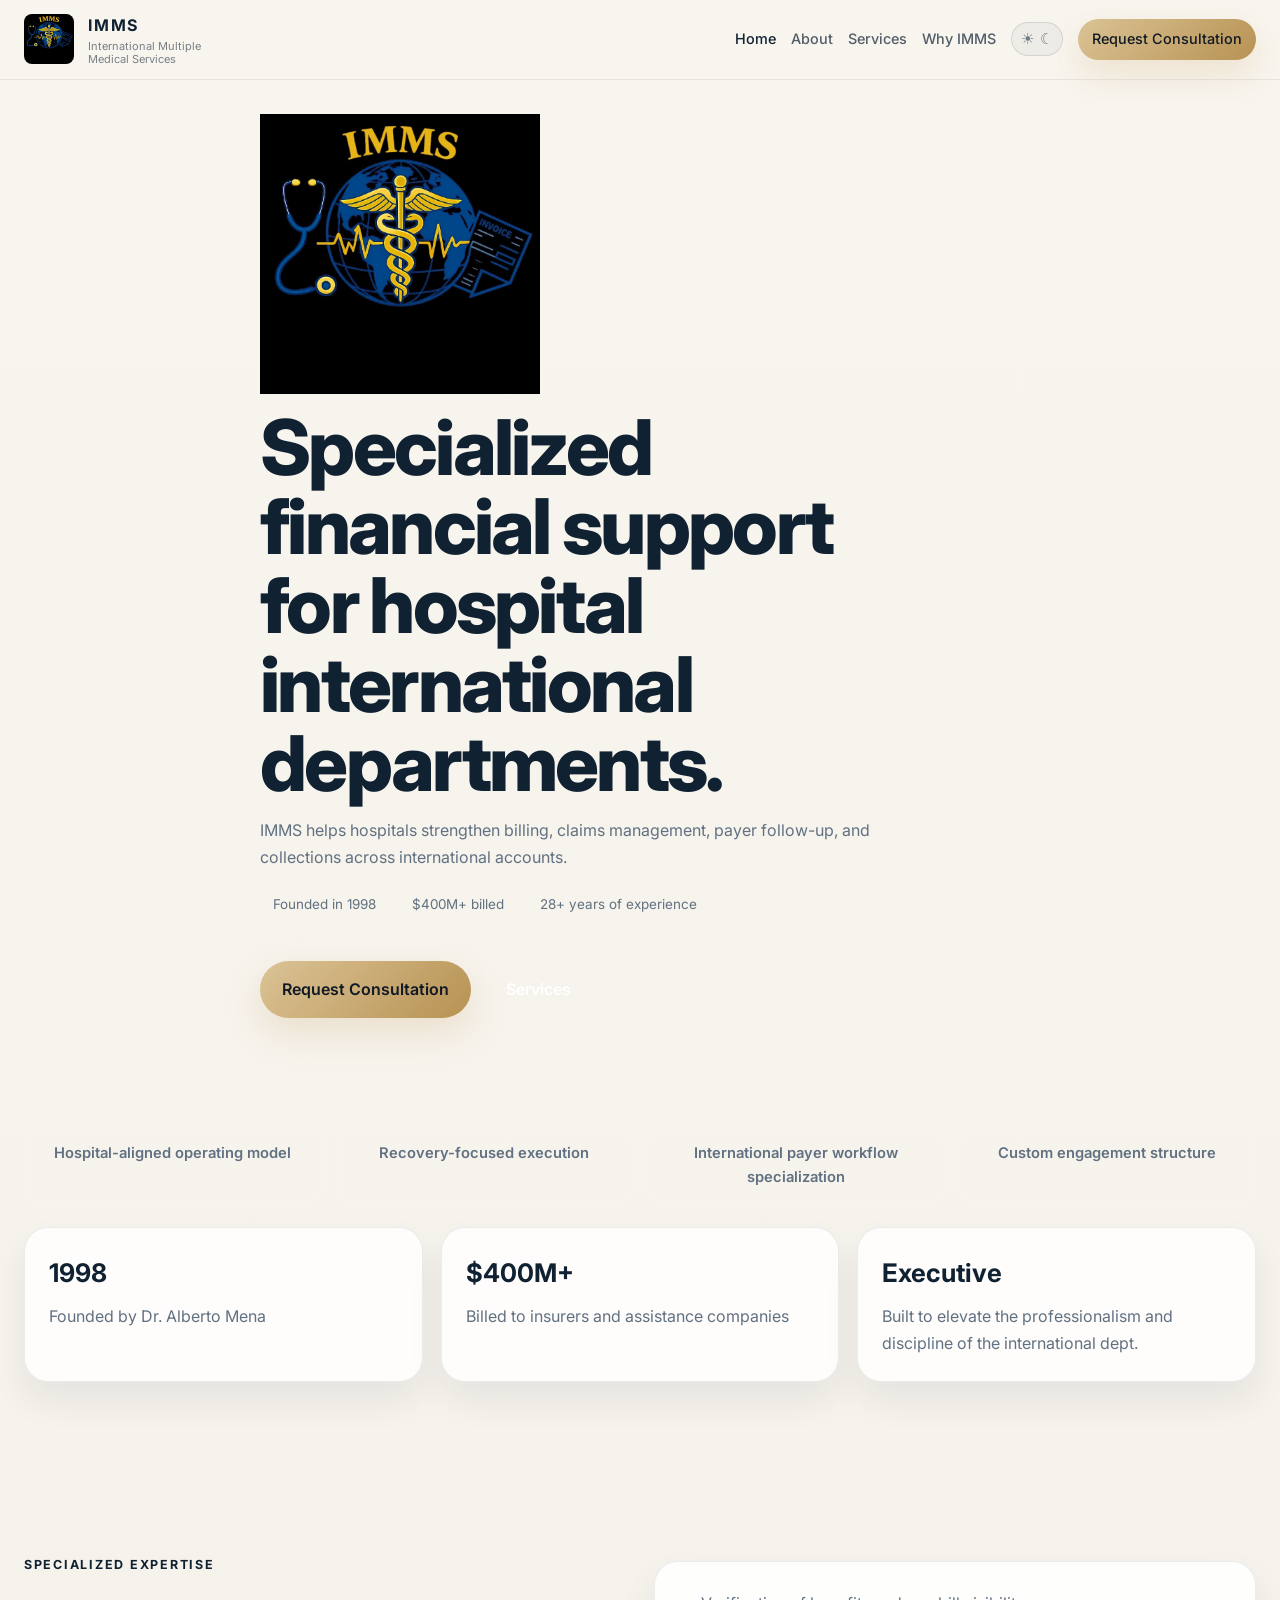
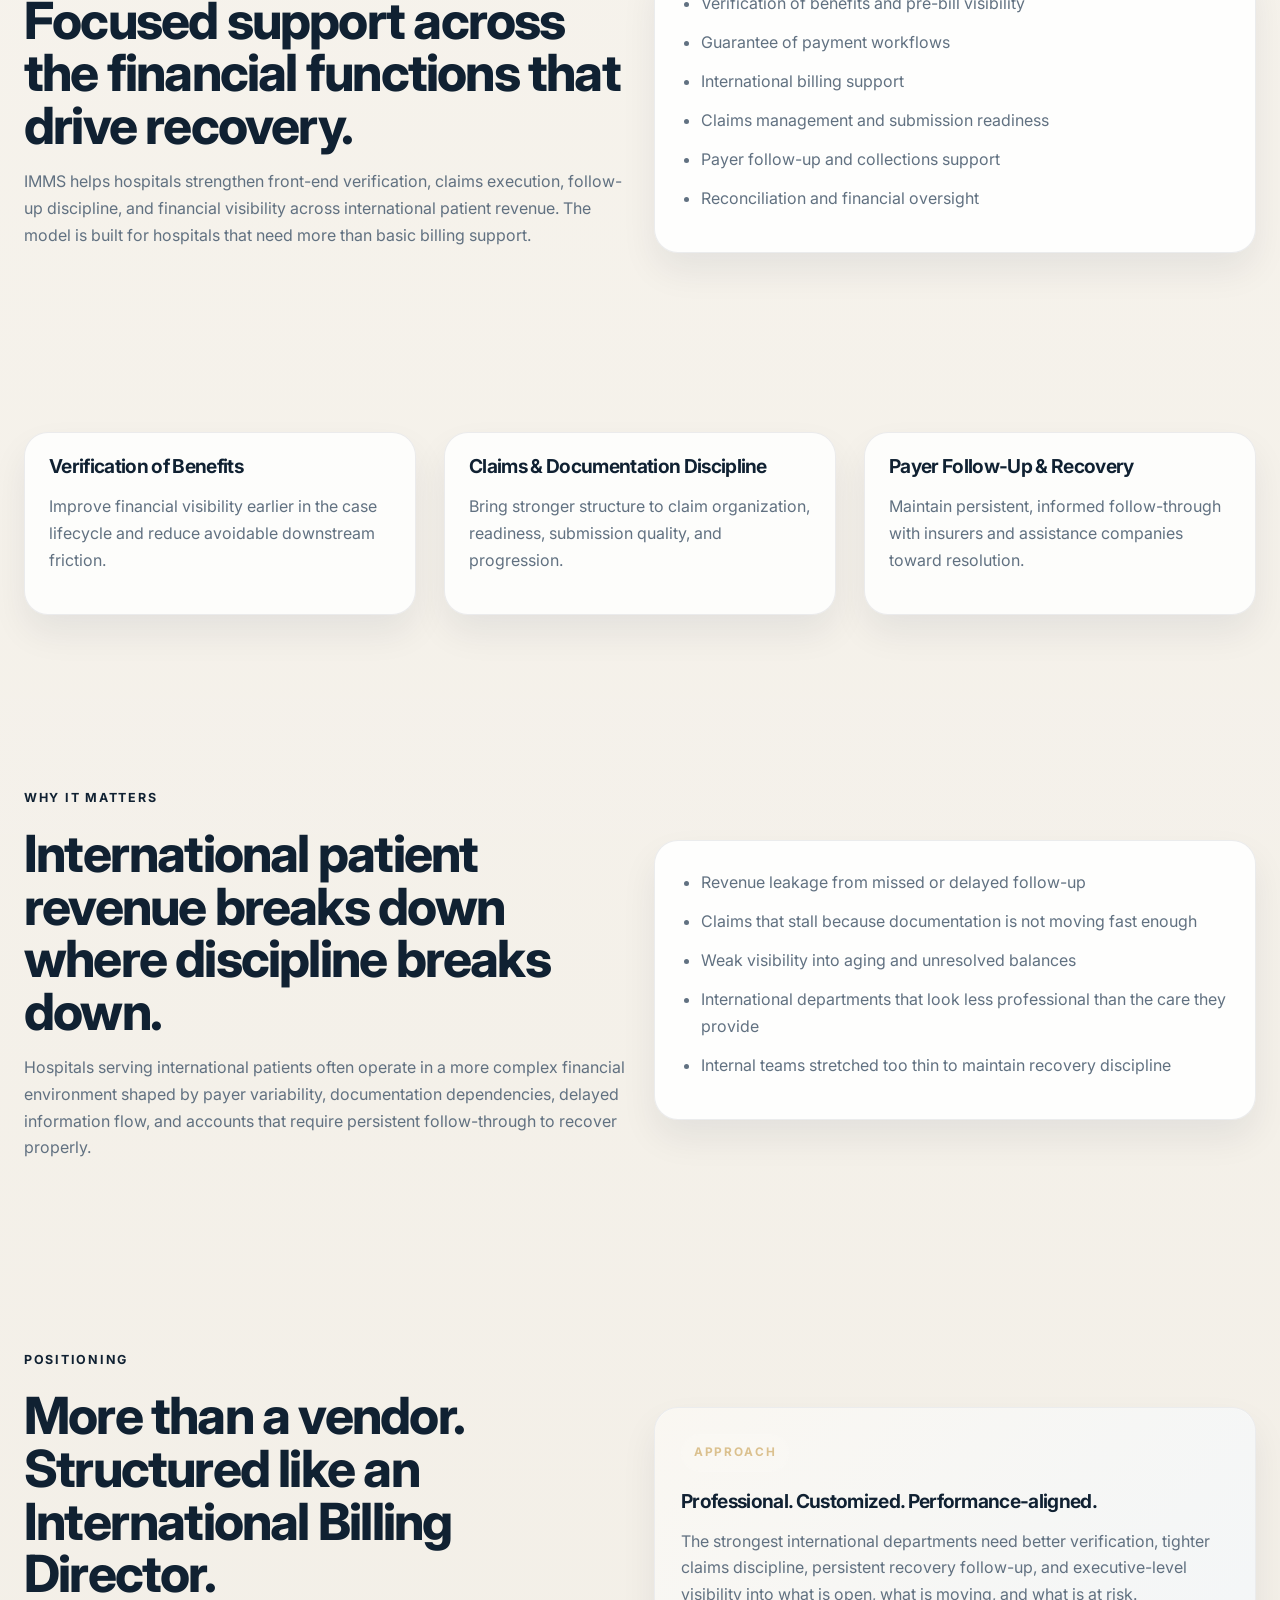
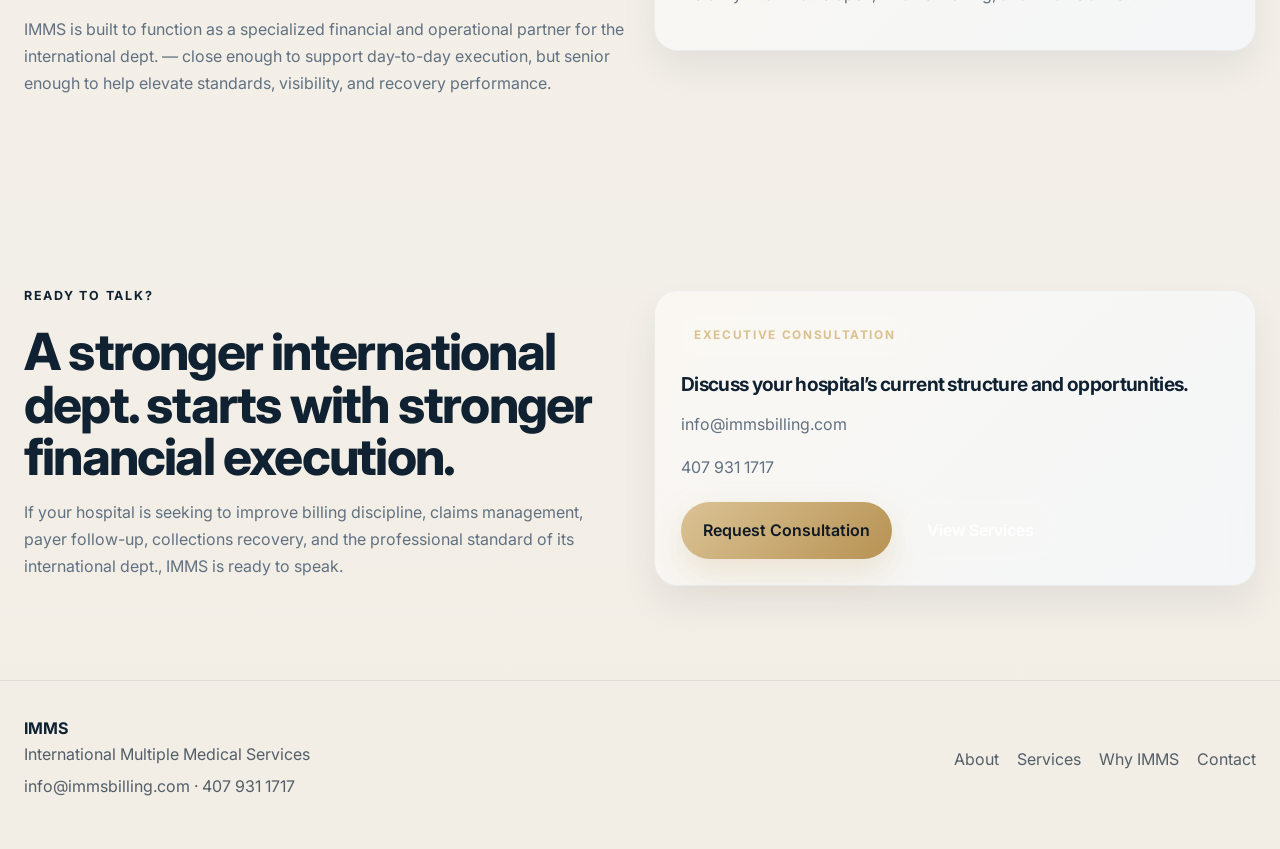
==== commit 11841b36: "Swap in user-provided IMMS logo across site" ====
--- a/index.html
+++ b/index.html
@@ -19,7 +19,7 @@
         <a class="brand brand-logo" href="index.html">
           <span class="brand-lockup">
             <span class="brand-mark brand-mark-wide">
-              <img src="assets/imms_logo.svg" alt="IMMS logo" class="nav-logo" />
+              <img src="assets/imms-logo-user.jpg" alt="IMMS logo" class="nav-logo nav-logo-image" />
             </span>
             <span class="brand-copy brand-copy-header">
               <strong>IMMS</strong>
@@ -44,7 +44,9 @@
     <main>
       <section class="hero hero-rebuilt">
         <div class="container hero-rebuilt-stack">
-          <div class="hero-rebuilt-topline">INTERNATIONAL MULTIPLE MEDICAL SERVICES</div>
+          <div class="hero-rebuilt-brand">
+            <img src="assets/imms-logo-user.jpg" alt="International Multiple Medical Services logo" class="hero-rebuilt-logo" />
+          </div>
           <h1>Specialized financial support for hospital international departments.</h1>
           <p class="hero-rebuilt-lead">
             IMMS helps hospitals strengthen billing, claims management, payer follow-up, and collections across international accounts.
--- a/styles.css
+++ b/styles.css
@@ -114,6 +114,9 @@
   height: auto;
   object-fit: contain;
 }
+.nav-logo-image {
+  border-radius: 8px;
+}
 .brand-copy {
   display: flex;
   flex-direction: column;
@@ -238,12 +241,14 @@
   gap: 14px;
   max-width: 760px;
 }
-.hero-rebuilt-topline {
-  color: var(--gold-soft);
-  font-size: 0.72rem;
-  font-weight: 700;
-  letter-spacing: 0.16em;
-  text-transform: uppercase;
+.hero-rebuilt-brand {
+  display: inline-flex;
+  align-items: center;
+}
+.hero-rebuilt-logo {
+  width: min(280px, 72vw);
+  height: auto;
+  display: block;
 }
 .hero-rebuilt h1 {
   max-width: 12ch;
@@ -661,9 +666,8 @@
   .hero-rebuilt-stack {
     gap: 10px;
   }
-  .hero-rebuilt-topline {
-    font-size: 0.64rem;
-    letter-spacing: 0.12em;
+  .hero-rebuilt-logo {
+    width: min(210px, 68vw);
   }
   .hero-rebuilt h1 {
     max-width: none;
@@ -854,8 +858,8 @@
   .hero-rebuilt {
     padding: 20px 0 14px;
   }
-  .hero-rebuilt-topline {
-    font-size: 0.58rem;
+  .hero-rebuilt-logo {
+    width: min(180px, 64vw);
   }
   .hero-rebuilt-lead {
     font-size: 0.88rem;
